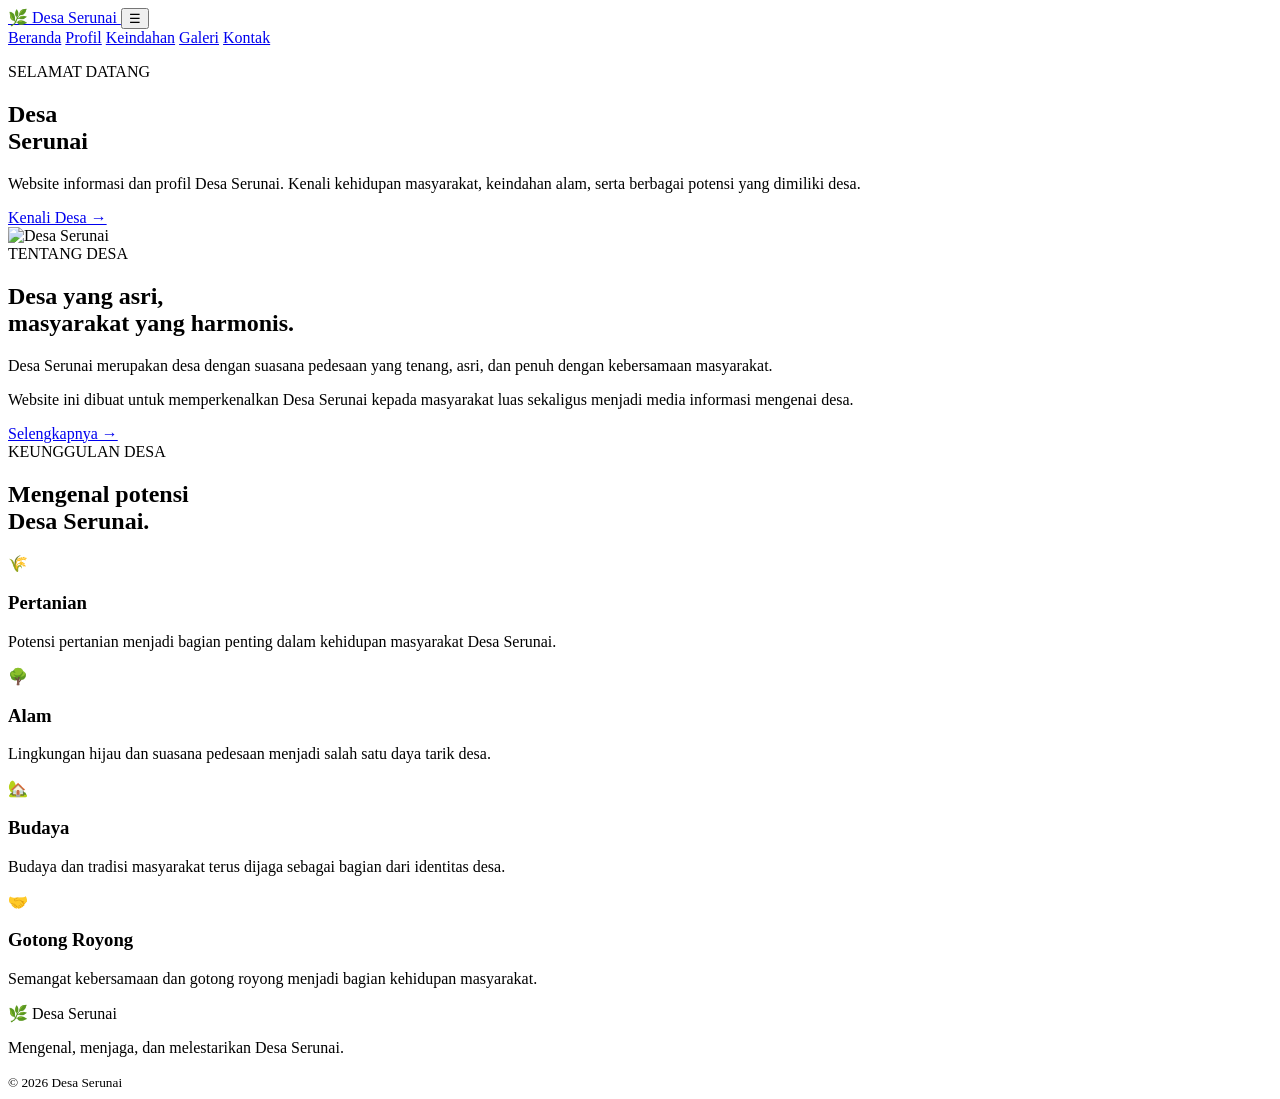
==== index.html @ 5cea05fc "Add initial HTML structure for Desa Serunai website" ====
<!DOCTYPE html>
<html lang="id">
<head>
    <meta charset="UTF-8">
    <meta name="viewport" content="width=device-width, initial-scale=1.0">

    <title>Desa Serunai | Beranda</title>

    <link rel="stylesheet" href="style.css">

    <link rel="preconnect" href="https://fonts.googleapis.com">
    <link rel="preconnect" href="https://fonts.gstatic.com" crossorigin>
    <link href="https://fonts.googleapis.com/css2?family=DM+Sans:wght@400;500;600;700&family=Playfair+Display:wght@500;600;700&display=swap" rel="stylesheet">
</head>

<body>

<header class="navbar">
    <div class="nav-container">

        <a href="index.html" class="logo">
            🌿 Desa Serunai
        </a>

        <button class="menu-btn" onclick="toggleMenu()">☰</button>

        <nav id="navMenu">
            <a href="index.html" class="active">Beranda</a>
            <a href="profil.html">Profil</a>
            <a href="keindahan.html">Keindahan</a>
            <a href="galeri.html">Galeri</a>
            <a href="kontak.html">Kontak</a>
        </nav>

    </div>
</header>


<!-- HERO -->

<section class="hero">

    <div class="hero-content">

        <p class="small-title">SELAMAT DATANG</p>

        <h1>
            Desa<br>
            <span>Serunai</span>
        </h1>

        <p class="hero-text">
            Website informasi dan profil Desa Serunai.
            Kenali kehidupan masyarakat, keindahan alam,
            serta berbagai potensi yang dimiliki desa.
        </p>

        <a href="profil.html" class="button">
            Kenali Desa →
        </a>

    </div>

    <div class="hero-image">
        <img src="gambar-desa.jpg" alt="Desa Serunai">
    </div>

</section>


<!-- TENTANG -->

<section class="section">

    <div class="section-label">
        TENTANG DESA
    </div>

    <div class="story-content">

        <div>
            <h2>
                Desa yang asri,
                <br>
                masyarakat yang harmonis.
            </h2>
        </div>

        <div>
            <p>
                Desa Serunai merupakan desa dengan suasana
                pedesaan yang tenang, asri, dan penuh dengan
                kebersamaan masyarakat.
            </p>

            <p>
                Website ini dibuat untuk memperkenalkan Desa
                Serunai kepada masyarakat luas sekaligus menjadi
                media informasi mengenai desa.
            </p>

            <a href="profil.html" class="text-link">
                Selengkapnya →
            </a>
        </div>

    </div>

</section>


<!-- KEUNGGULAN -->

<section class="values section">

    <div class="section-label">
        KEUNGGULAN DESA
    </div>

    <h2>
        Mengenal potensi<br>
        Desa Serunai.
    </h2>

    <div class="value-grid">

        <article class="value-card">
            <div class="icon">🌾</div>
            <h3>Pertanian</h3>
            <p>
                Potensi pertanian menjadi bagian penting
                dalam kehidupan masyarakat Desa Serunai.
            </p>
        </article>

        <article class="value-card">
            <div class="icon">🌳</div>
            <h3>Alam</h3>
            <p>
                Lingkungan hijau dan suasana pedesaan
                menjadi salah satu daya tarik desa.
            </p>
        </article>

        <article class="value-card">
            <div class="icon">🏡</div>
            <h3>Budaya</h3>
            <p>
                Budaya dan tradisi masyarakat terus dijaga
                sebagai bagian dari identitas desa.
            </p>
        </article>

        <article class="value-card">
            <div class="icon">🤝</div>
            <h3>Gotong Royong</h3>
            <p>
                Semangat kebersamaan dan gotong royong
                menjadi bagian kehidupan masyarakat.
            </p>
        </article>

    </div>

</section>


<footer>

    <div class="footer-logo">
        🌿 Desa Serunai
    </div>

    <p>
        Mengenal, menjaga, dan melestarikan Desa Serunai.
    </p>

    <small>
        © 2026 Desa Serunai
    </small>

</footer>


<script src="script.js"></script>

</body>
  </html>
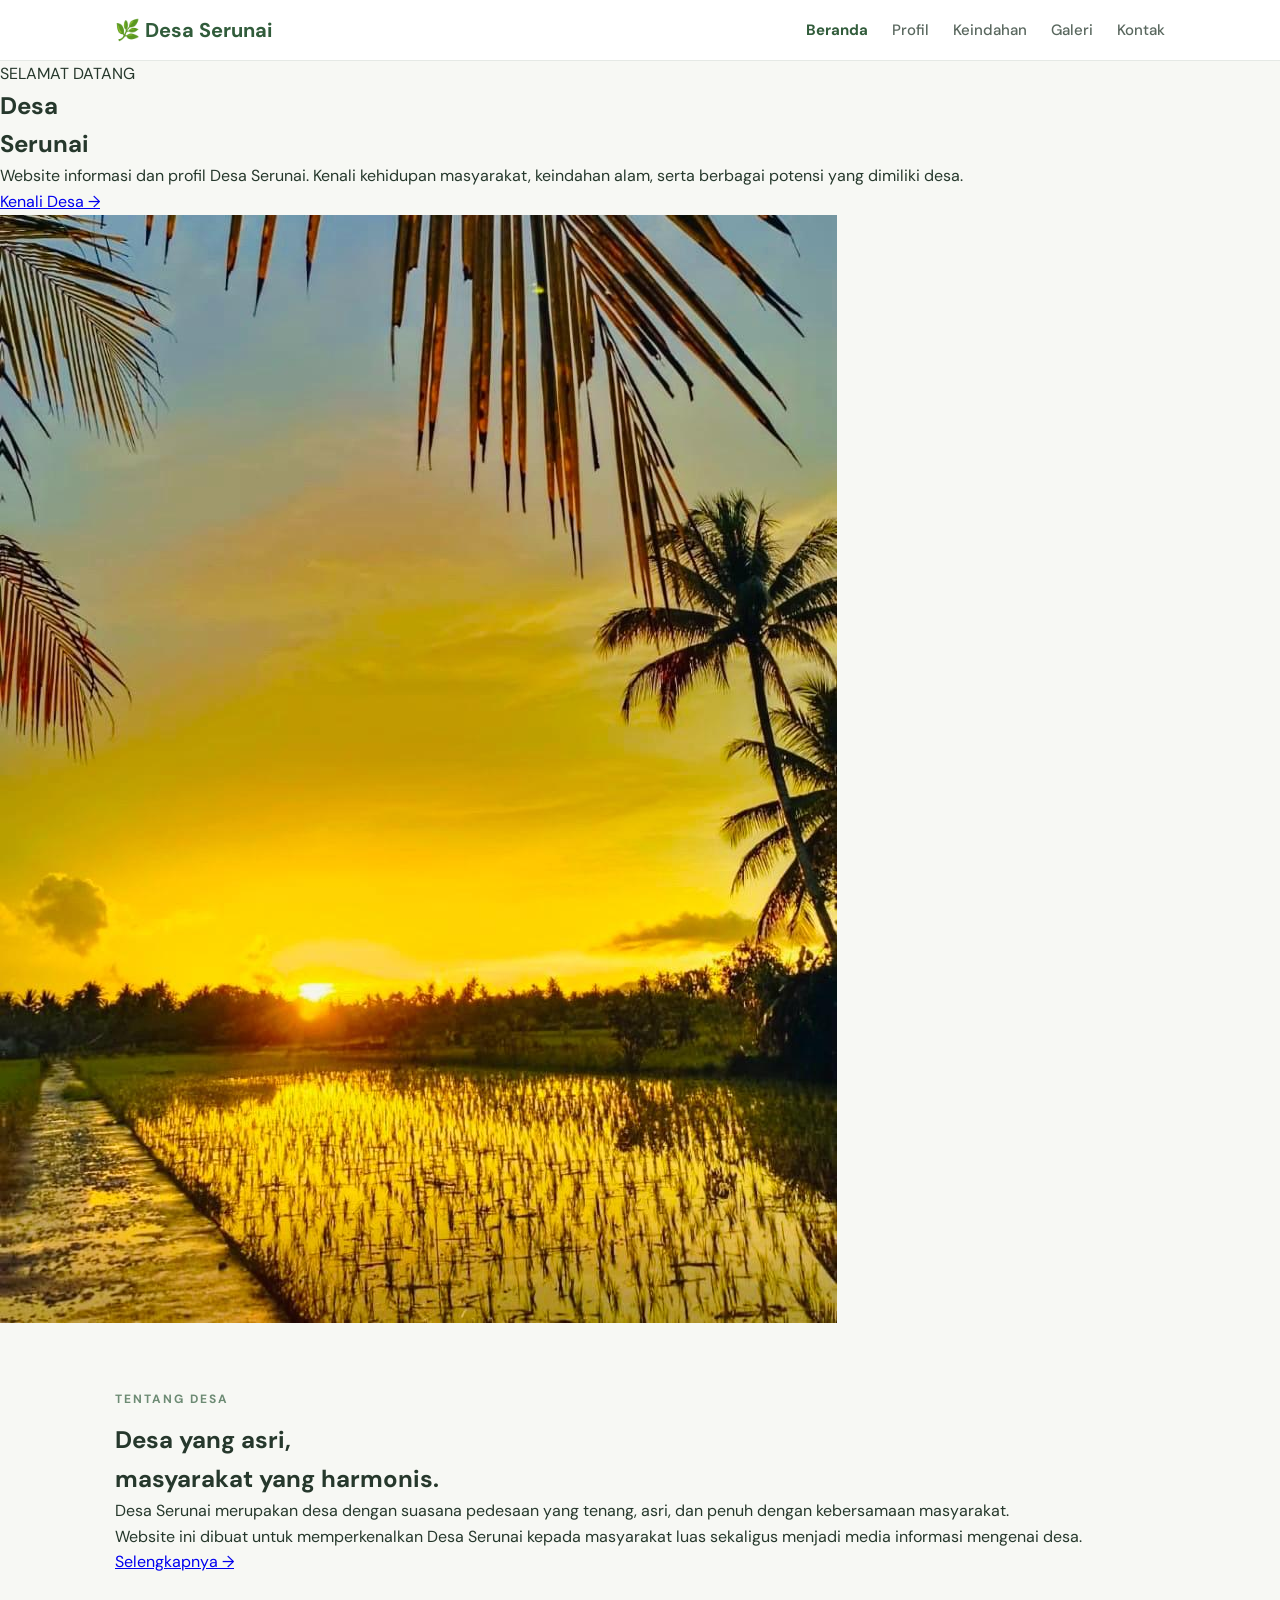
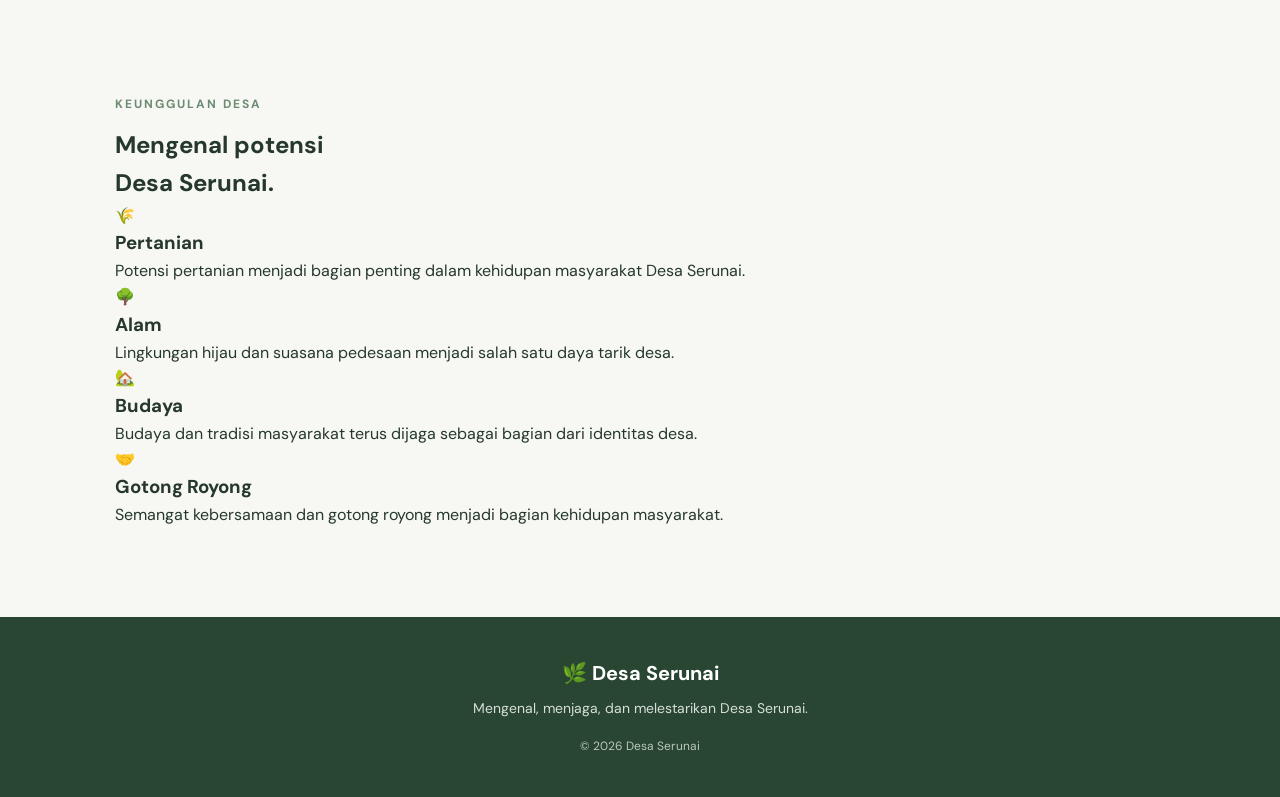
==== commit c21f5ab5: "Replace image source in hero section" ====
--- a/index.html
+++ b/index.html
@@ -62,7 +62,7 @@
     </div>
 
     <div class="hero-image">
-        <img src="gambar-desa.jpg" alt="Desa Serunai">
+        <img src="keindahan1.jpg" alt="Desa Serunai">
     </div>
 
 </section>
--- a/style.css
+++ b/style.css
@@ -0,0 +1,378 @@
+/* =========================================
+   RESET
+========================================= */
+
+* {
+    margin: 0;
+    padding: 0;
+    box-sizing: border-box;
+}
+
+html {
+    scroll-behavior: smooth;
+}
+
+body {
+    font-family: 'DM Sans', sans-serif;
+    background: #f7f8f4;
+    color: #26382c;
+    line-height: 1.6;
+}
+
+
+/* =========================================
+   NAVBAR
+========================================= */
+
+.navbar {
+    width: 100%;
+    background: #ffffff;
+    border-bottom: 1px solid #e5e9e5;
+    position: sticky;
+    top: 0;
+    z-index: 1000;
+}
+
+.nav-container {
+    max-width: 1100px;
+    margin: auto;
+    padding: 14px 25px;
+
+    display: flex;
+    align-items: center;
+    justify-content: space-between;
+}
+
+.logo {
+    text-decoration: none;
+    color: #315c3b;
+    font-size: 20px;
+    font-weight: 700;
+    white-space: nowrap;
+}
+
+nav {
+    display: flex;
+    align-items: center;
+    gap: 24px;
+}
+
+nav a {
+    text-decoration: none;
+    color: #59675e;
+    font-size: 15px;
+    font-weight: 500;
+    transition: 0.3s ease;
+}
+
+nav a:hover,
+nav a.active {
+    color: #315c3b;
+    font-weight: 700;
+}
+
+.menu-btn {
+    display: none;
+    border: none;
+    outline: none;
+    background: transparent;
+    color: #315c3b;
+    font-size: 25px;
+    cursor: pointer;
+}
+
+
+/* =========================================
+   SECTION
+========================================= */
+
+.section {
+    width: 100%;
+    max-width: 1100px;
+    margin: auto;
+    padding: 60px 25px;
+}
+
+.section-label {
+    color: #6d8b74;
+    font-size: 12px;
+    font-weight: 700;
+    letter-spacing: 2px;
+    margin-bottom: 12px;
+}
+
+.gallery-title {
+    font-family: 'Playfair Display', serif;
+    font-size: 45px;
+    line-height: 1.2;
+    color: #263d2d;
+    margin-bottom: 18px;
+}
+
+.gallery-title span {
+    color: #719078;
+}
+
+.gallery-intro {
+    max-width: 600px;
+    color: #68736b;
+    font-size: 15px;
+    line-height: 1.7;
+    margin-bottom: 35px;
+}
+
+
+/* =========================================
+   GALERI FOTO
+========================================= */
+
+.gallery {
+    width: 100%;
+    max-width: 600px;
+    margin: 0 auto;
+
+    display: grid;
+    grid-template-columns: repeat(3, 1fr);
+    gap: 10px;
+}
+
+.gallery-item {
+    width: 100%;
+    height: 90px;
+
+    overflow: hidden;
+    border-radius: 8px;
+
+    background: #e5ebe5;
+
+    box-shadow: 0 3px 10px rgba(38, 56, 44, 0.08);
+}
+
+.gallery-item img {
+    width: 100%;
+    height: 100%;
+
+    display: block;
+
+    object-fit: cover;
+
+    transition: transform 0.3s ease;
+}
+
+.gallery-item:hover img {
+    transform: scale(1.05);
+}
+
+
+/* =========================================
+   FOOTER
+========================================= */
+
+footer {
+    width: 100%;
+    background: #294633;
+    color: #ffffff;
+    text-align: center;
+
+    padding: 40px 20px;
+    margin-top: 30px;
+}
+
+.footer-logo {
+    font-size: 20px;
+    font-weight: 700;
+    margin-bottom: 8px;
+}
+
+footer p {
+    color: #d6dfd8;
+    font-size: 14px;
+    margin-bottom: 12px;
+}
+
+footer small {
+    color: #b9c8bd;
+    font-size: 12px;
+}
+
+
+/* =========================================
+   TABLET
+========================================= */
+
+@media (max-width: 900px) {
+
+    .nav-container {
+        padding: 14px 20px;
+    }
+
+    nav {
+        gap: 16px;
+    }
+
+    .gallery {
+        max-width: 520px;
+    }
+
+    .gallery-item {
+        height: 85px;
+    }
+}
+
+
+/* =========================================
+   HP
+========================================= */
+
+@media (max-width: 768px) {
+
+    /* NAVBAR */
+
+    .nav-container {
+        padding: 13px 18px;
+    }
+
+    .logo {
+        font-size: 17px;
+    }
+
+    .menu-btn {
+        display: block;
+    }
+
+    nav {
+        display: none;
+
+        position: absolute;
+        top: 58px;
+        left: 0;
+
+        width: 100%;
+
+        padding: 15px 18px;
+
+        background: #ffffff;
+
+        flex-direction: column;
+        align-items: flex-start;
+
+        gap: 12px;
+
+        border-bottom: 1px solid #e5e9e5;
+        box-shadow: 0 5px 15px rgba(0, 0, 0, 0.05);
+    }
+
+    nav.show {
+        display: flex;
+    }
+
+    nav a {
+        width: 100%;
+        font-size: 14px;
+        padding: 4px 0;
+    }
+
+
+    /* SECTION */
+
+    .section {
+        padding: 45px 18px;
+    }
+
+
+    /* JUDUL */
+
+    .section-label {
+        font-size: 11px;
+    }
+
+    .gallery-title {
+        font-size: 32px;
+        line-height: 1.25;
+    }
+
+    .gallery-intro {
+        font-size: 13px;
+        line-height: 1.7;
+        margin-bottom: 28px;
+    }
+
+
+    /* GALERI KECIL DI HP */
+
+    .gallery {
+        width: 100%;
+        max-width: 300px;
+
+        grid-template-columns: repeat(3, 1fr);
+
+        gap: 7px;
+    }
+
+    .gallery-item {
+        width: 100%;
+        height: 70px;
+
+        border-radius: 6px;
+    }
+
+    .gallery-item img {
+        width: 100%;
+        height: 100%;
+        object-fit: cover;
+    }
+
+
+    /* FOOTER */
+
+    footer {
+        padding: 35px 15px;
+        margin-top: 20px;
+    }
+
+    .footer-logo {
+        font-size: 18px;
+    }
+
+    footer p {
+        font-size: 12px;
+    }
+
+    footer small {
+        font-size: 11px;
+    }
+}
+
+
+/* =========================================
+   HP KECIL
+========================================= */
+
+@media (max-width: 400px) {
+
+    .section {
+        padding: 40px 15px;
+    }
+
+    .gallery-title {
+        font-size: 28px;
+    }
+
+    .gallery-intro {
+        font-size: 12px;
+    }
+
+    .gallery {
+        max-width: 270px;
+        gap: 6px;
+    }
+
+    .gallery-item {
+        height: 63px;
+        border-radius: 5px;
+    }
+
+    .logo {
+        font-size: 16px;
+    }
+}
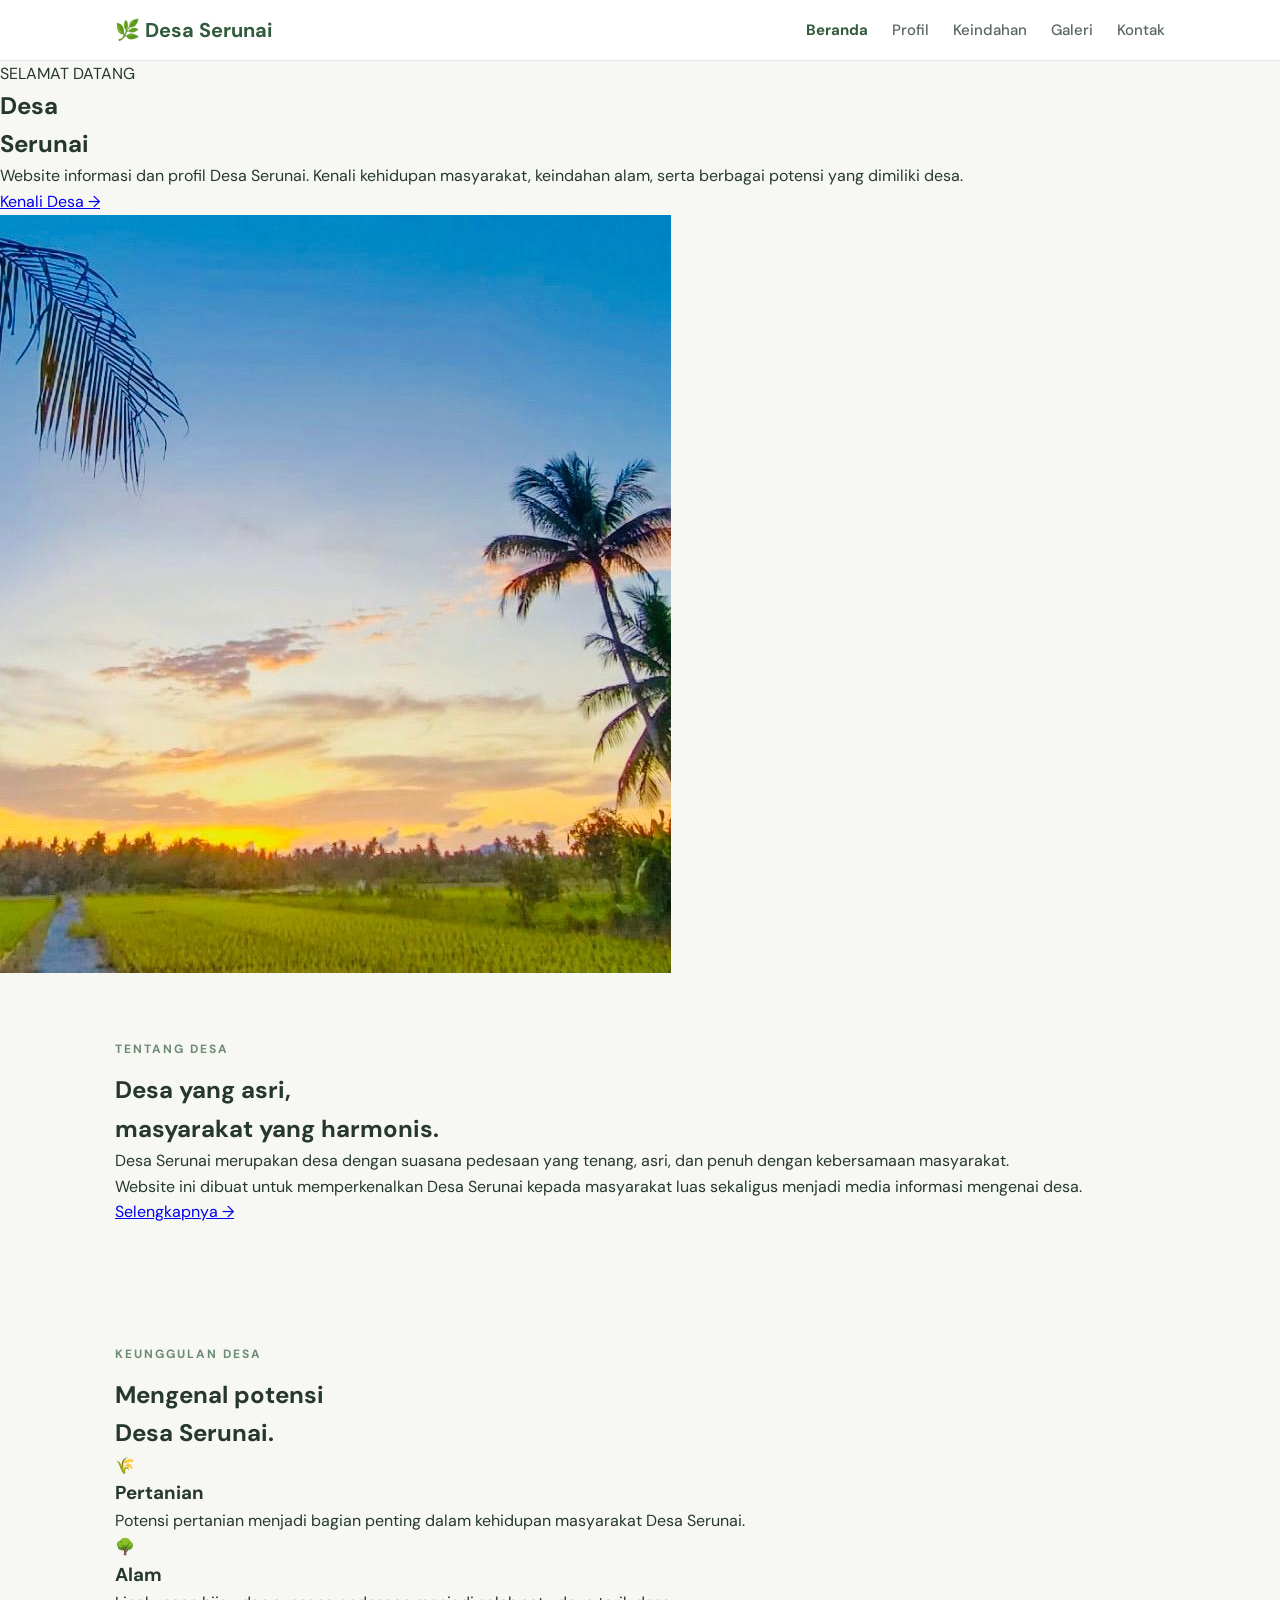
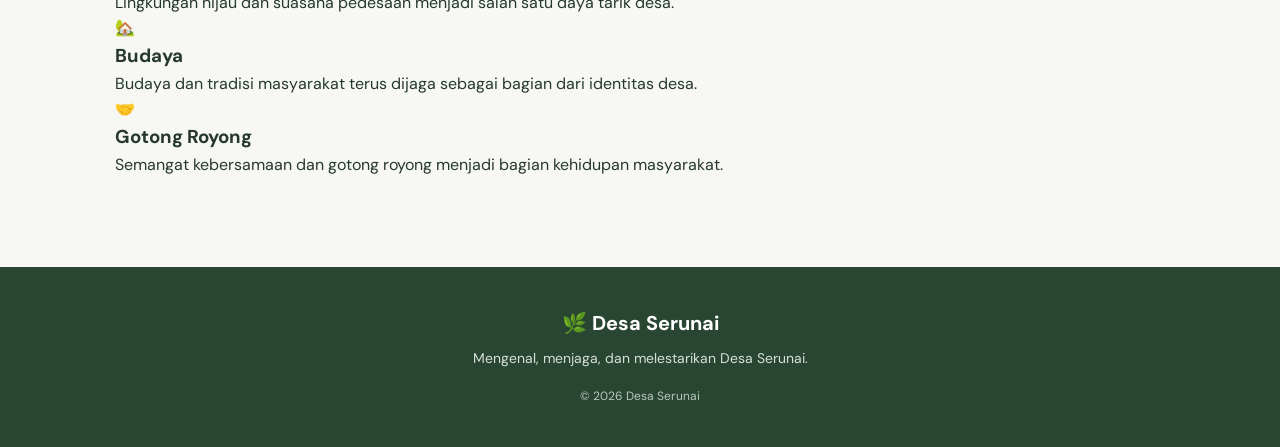
==== commit 8c24d57e: "Replace keindahan1.jpg with keindahan2.jpg" ====
--- a/index.html
+++ b/index.html
@@ -62,7 +62,7 @@
     </div>
 
     <div class="hero-image">
-        <img src="keindahan1.jpg" alt="Desa Serunai">
+        <img src="keindahan2.jpg" alt="Desa Serunai">
     </div>
 
 </section>
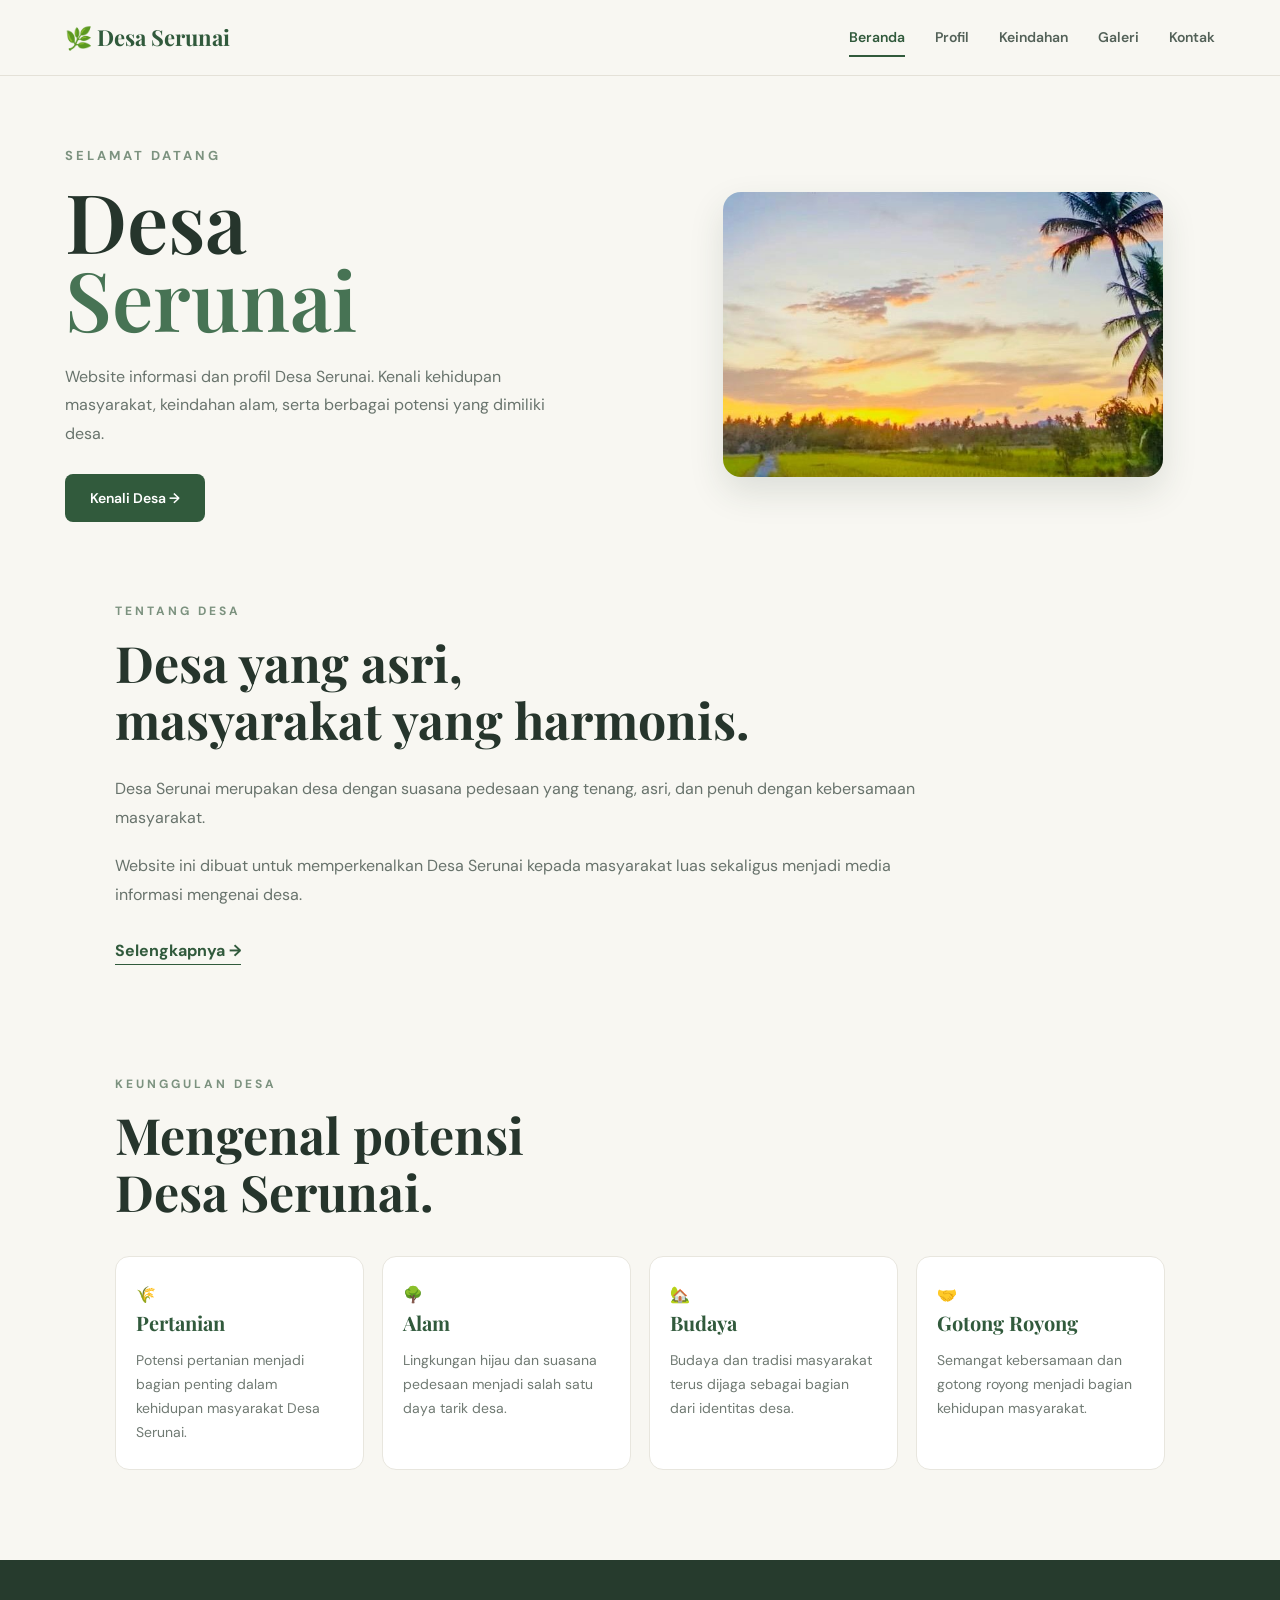
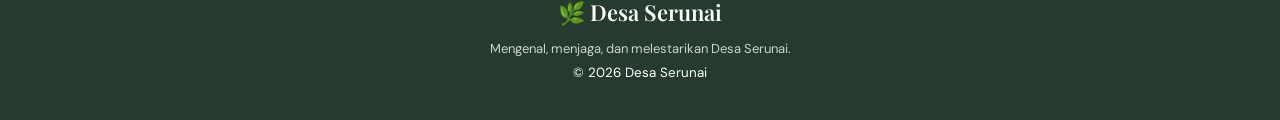
==== commit f6e0c65e: "Update index.html" ====
--- a/index.html
+++ b/index.html
@@ -62,7 +62,7 @@
     </div>
 
     <div class="hero-image">
-        <img src="keindahan2.jpg" alt="Desa Serunai">
+        <img src="keindahan2 (1).jpg" alt="Desa Serunai">
     </div>
 
 </section>
--- a/style.css
+++ b/style.css
@@ -1,6 +1,6 @@
-/* =========================================
-   RESET
-========================================= */
+/* ================================
+   RESET & DASAR
+================================ */
 
 * {
     margin: 0;
@@ -14,29 +14,46 @@
 
 body {
     font-family: 'DM Sans', sans-serif;
-    background: #f7f8f4;
-    color: #26382c;
+    background: #f8f7f2;
+    color: #26352c;
     line-height: 1.6;
-}
-
-
-/* =========================================
+    overflow-x: hidden;
+}
+
+img {
+    max-width: 100%;
+    display: block;
+}
+
+a {
+    text-decoration: none;
+    color: inherit;
+}
+
+button {
+    font-family: inherit;
+}
+
+
+/* ================================
    NAVBAR
-========================================= */
+================================ */
 
 .navbar {
     width: 100%;
-    background: #ffffff;
-    border-bottom: 1px solid #e5e9e5;
+    background: #f8f7f2;
+    border-bottom: 1px solid #e4e1d8;
     position: sticky;
     top: 0;
     z-index: 1000;
 }
 
 .nav-container {
-    max-width: 1100px;
+    width: 90%;
+    max-width: 1150px;
     margin: auto;
-    padding: 14px 25px;
+
+    min-height: 75px;
 
     display: flex;
     align-items: center;
@@ -44,196 +61,570 @@
 }
 
 .logo {
-    text-decoration: none;
-    color: #315c3b;
-    font-size: 20px;
+    font-family: 'Playfair Display', serif;
+    font-size: 22px;
     font-weight: 700;
-    white-space: nowrap;
+    color: #315a3c;
 }
 
 nav {
     display: flex;
     align-items: center;
-    gap: 24px;
+    gap: 30px;
 }
 
 nav a {
-    text-decoration: none;
-    color: #59675e;
-    font-size: 15px;
-    font-weight: 500;
+    position: relative;
+
+    font-size: 14px;
+    font-weight: 600;
+
+    color: #536158;
+
     transition: 0.3s ease;
 }
 
-nav a:hover,
+nav a:hover {
+    color: #315a3c;
+}
+
 nav a.active {
-    color: #315c3b;
-    font-weight: 700;
+    color: #315a3c;
+}
+
+nav a.active::after {
+    content: "";
+
+    position: absolute;
+    left: 0;
+    right: 0;
+    bottom: -8px;
+
+    height: 2px;
+
+    background: #315a3c;
 }
 
 .menu-btn {
     display: none;
+
     border: none;
-    outline: none;
     background: transparent;
-    color: #315c3b;
-    font-size: 25px;
+
+    font-size: 28px;
+    color: #315a3c;
+
     cursor: pointer;
 }
 
 
-/* =========================================
+/* ================================
+   HERO
+================================ */
+
+.hero {
+    width: 90%;
+    max-width: 1150px;
+
+    margin: 70px auto 80px;
+
+    display: grid;
+    grid-template-columns: 1fr 1fr;
+
+    align-items: center;
+    gap: 60px;
+}
+
+.hero-content {
+    max-width: 540px;
+}
+
+.small-title {
+    margin-bottom: 15px;
+
+    font-size: 13px;
+    font-weight: 700;
+
+    letter-spacing: 3px;
+    color: #7c927f;
+}
+
+.hero h1 {
+    font-family: 'Playfair Display', serif;
+
+    font-size: clamp(50px, 7vw, 82px);
+
+    line-height: 0.95;
+    font-weight: 600;
+
+    color: #26352c;
+}
+
+.hero h1 span {
+    color: #477354;
+}
+
+.hero-text {
+    max-width: 500px;
+
+    margin: 25px 0;
+
+    color: #69746d;
+
+    font-size: 16px;
+    line-height: 1.8;
+}
+
+.button {
+    display: inline-block;
+
+    padding: 13px 25px;
+
+    background: #315a3c;
+    color: white;
+
+    border-radius: 8px;
+
+    font-size: 14px;
+    font-weight: 600;
+
+    transition: 0.3s ease;
+}
+
+.button:hover {
+    background: #24472e;
+    transform: translateY(-2px);
+}
+
+
+/* ================================
+   FOTO HERO
+   Ukuran sedang
+================================ */
+
+.hero-image {
+    width: 100%;
+
+    display: flex;
+    justify-content: center;
+    align-items: center;
+}
+
+.hero-image img {
+    width: 100%;
+    max-width: 440px;
+
+    height: 285px;
+
+    object-fit: cover;
+
+    border-radius: 18px;
+
+    box-shadow: 0 15px 35px rgba(37, 65, 45, 0.13);
+
+    transition: 0.3s ease;
+}
+
+.hero-image img:hover {
+    transform: translateY(-4px);
+}
+
+
+/* ================================
    SECTION
-========================================= */
+================================ */
 
 .section {
-    width: 100%;
-    max-width: 1100px;
-    margin: auto;
-    padding: 60px 25px;
+    width: 90%;
+    max-width: 1050px;
+
+    margin: 0 auto 90px;
 }
 
 .section-label {
-    color: #6d8b74;
+    margin-bottom: 12px;
+
     font-size: 12px;
     font-weight: 700;
-    letter-spacing: 2px;
-    margin-bottom: 12px;
+
+    letter-spacing: 3px;
+
+    color: #7c927f;
+    text-transform: uppercase;
+}
+
+.section h2 {
+    font-family: 'Playfair Display', serif;
+
+    font-size: clamp(32px, 5vw, 50px);
+
+    line-height: 1.15;
+
+    color: #26352c;
+
+    margin-bottom: 25px;
+}
+
+.section h2 span {
+    color: #477354;
+}
+
+
+/* ================================
+   STORY
+================================ */
+
+.story-content {
+    max-width: 800px;
+}
+
+.story-content p {
+    margin-bottom: 18px;
+
+    color: #68736c;
+
+    font-size: 16px;
+    line-height: 1.85;
+}
+
+.story-content strong {
+    color: #315a3c;
+}
+
+
+/* ================================
+   LINK
+================================ */
+
+.text-link {
+    display: inline-block;
+
+    margin-top: 10px;
+
+    color: #315a3c;
+
+    font-weight: 700;
+
+    border-bottom: 1px solid #315a3c;
+
+    transition: 0.3s ease;
+}
+
+.text-link:hover {
+    opacity: 0.7;
+}
+
+
+/* ================================
+   VALUES
+================================ */
+
+.values {
+    padding-top: 20px;
+}
+
+.value-grid {
+    display: grid;
+
+    grid-template-columns: repeat(4, 1fr);
+
+    gap: 18px;
+
+    margin-top: 35px;
+}
+
+.value-card {
+    background: white;
+
+    padding: 25px 20px;
+
+    border: 1px solid #e8e6de;
+
+    border-radius: 14px;
+
+    transition: 0.3s ease;
+}
+
+.value-card:hover {
+    transform: translateY(-5px);
+
+    box-shadow: 0 12px 30px rgba(40, 70, 50, 0.08);
+}
+
+.value-card h3 {
+    margin-bottom: 10px;
+
+    font-family: 'Playfair Display', serif;
+
+    font-size: 20px;
+
+    color: #315a3c;
+}
+
+.value-card p {
+    font-size: 14px;
+
+    color: #707a73;
+
+    line-height: 1.7;
+}
+
+
+/* ================================
+   STATISTIK
+================================ */
+
+.stats {
+    display: grid;
+
+    grid-template-columns: repeat(3, 1fr);
+
+    gap: 18px;
+
+    margin-top: 40px;
+}
+
+.stat {
+    padding: 25px;
+
+    background: #eef2eb;
+
+    border-radius: 14px;
+
+    text-align: center;
+}
+
+.stat h3 {
+    font-family: 'Playfair Display', serif;
+
+    font-size: 34px;
+
+    color: #315a3c;
+}
+
+.stat p {
+    margin-top: 4px;
+
+    font-size: 13px;
+
+    color: #6d776f;
+}
+
+
+/* ================================
+   GALERI
+================================ */
+
+.gallery-section {
+    padding-top: 20px;
 }
 
 .gallery-title {
     font-family: 'Playfair Display', serif;
-    font-size: 45px;
-    line-height: 1.2;
-    color: #263d2d;
-    margin-bottom: 18px;
+
+    font-size: clamp(35px, 6vw, 60px);
+
+    line-height: 1.1;
+
+    margin-bottom: 20px;
+
+    color: #26352c;
 }
 
 .gallery-title span {
-    color: #719078;
+    color: #477354;
 }
 
 .gallery-intro {
-    max-width: 600px;
-    color: #68736b;
-    font-size: 15px;
-    line-height: 1.7;
+    max-width: 700px;
+
     margin-bottom: 35px;
-}
-
-
-/* =========================================
-   GALERI FOTO
-========================================= */
+
+    color: #6b756e;
+
+    font-size: 16px;
+    line-height: 1.8;
+}
+
+
+/* ================================
+   GRID FOTO GALERI
+================================ */
 
 .gallery {
+    display: grid;
+
+    grid-template-columns: repeat(3, 1fr);
+
+    gap: 14px;
+}
+
+.gallery-item,
+.gallery-item.large {
     width: 100%;
-    max-width: 600px;
-    margin: 0 auto;
-
-    display: grid;
-    grid-template-columns: repeat(3, 1fr);
-    gap: 10px;
-}
-
-.gallery-item {
-    width: 100%;
-    height: 90px;
+    height: 170px;
 
     overflow: hidden;
-    border-radius: 8px;
-
-    background: #e5ebe5;
-
-    box-shadow: 0 3px 10px rgba(38, 56, 44, 0.08);
-}
-
-.gallery-item img {
+
+    border-radius: 12px;
+
+    background: #e9e8e1;
+}
+
+.gallery-item img,
+.gallery-item.large img {
     width: 100%;
     height: 100%;
 
-    display: block;
-
     object-fit: cover;
 
-    transition: transform 0.3s ease;
-}
-
-.gallery-item:hover img {
+    transition: transform 0.4s ease;
+}
+
+.gallery-item:hover img,
+.gallery-item.large:hover img {
     transform: scale(1.05);
 }
 
 
-/* =========================================
+/* ================================
+   KONTAK
+================================ */
+
+.contact-grid {
+    display: grid;
+
+    grid-template-columns: repeat(2, 1fr);
+
+    gap: 20px;
+
+    margin-top: 35px;
+}
+
+.contact-card {
+    background: white;
+
+    padding: 28px;
+
+    border: 1px solid #e7e5dc;
+
+    border-radius: 15px;
+
+    transition: 0.3s ease;
+}
+
+.contact-card:hover {
+    transform: translateY(-4px);
+
+    box-shadow: 0 12px 28px rgba(40, 70, 50, 0.08);
+}
+
+.contact-card h3 {
+    margin-bottom: 8px;
+
+    font-family: 'Playfair Display', serif;
+
+    font-size: 21px;
+
+    color: #315a3c;
+}
+
+.contact-card p {
+    color: #6d776f;
+
+    font-size: 14px;
+
+    line-height: 1.7;
+}
+
+
+/* ================================
    FOOTER
-========================================= */
+================================ */
 
 footer {
-    width: 100%;
-    background: #294633;
-    color: #ffffff;
+    margin-top: 80px;
+
+    padding: 35px 20px;
+
+    background: #263b2d;
+
+    color: white;
+
     text-align: center;
-
-    padding: 40px 20px;
-    margin-top: 30px;
 }
 
 .footer-logo {
-    font-size: 20px;
-    font-weight: 700;
     margin-bottom: 8px;
+
+    font-family: 'Playfair Display', serif;
+
+    font-size: 22px;
+
+    font-weight: 600;
 }
 
 footer p {
-    color: #d6dfd8;
-    font-size: 14px;
-    margin-bottom: 12px;
-}
-
-footer small {
-    color: #b9c8bd;
-    font-size: 12px;
-}
-
-
-/* =========================================
+    font-size: 13px;
+
+    color: #cbd4cd;
+}
+
+
+/* ================================
    TABLET
-========================================= */
+================================ */
 
 @media (max-width: 900px) {
 
     .nav-container {
-        padding: 14px 20px;
+        width: 92%;
     }
 
     nav {
-        gap: 16px;
+        gap: 18px;
+    }
+
+    .hero {
+        gap: 35px;
+
+        margin-top: 50px;
+    }
+
+    .hero-image img {
+        max-width: 390px;
+        height: 260px;
+    }
+
+    .value-grid {
+        grid-template-columns: repeat(2, 1fr);
     }
 
     .gallery {
-        max-width: 520px;
-    }
-
-    .gallery-item {
-        height: 85px;
-    }
-}
-
-
-/* =========================================
+        grid-template-columns: repeat(2, 1fr);
+    }
+
+    .gallery-item,
+    .gallery-item.large {
+        height: 155px;
+    }
+}
+
+
+/* ================================
    HP
-========================================= */
-
-@media (max-width: 768px) {
+================================ */
+
+@media (max-width: 600px) {
 
     /* NAVBAR */
 
     .nav-container {
-        padding: 13px 18px;
+        min-height: 65px;
     }
 
     .logo {
-        font-size: 17px;
+        font-size: 19px;
     }
 
     .menu-btn {
@@ -244,135 +635,292 @@
         display: none;
 
         position: absolute;
-        top: 58px;
+
+        top: 65px;
         left: 0;
 
         width: 100%;
 
-        padding: 15px 18px;
-
-        background: #ffffff;
+        padding: 18px 25px;
+
+        background: #f8f7f2;
+
+        border-top: 1px solid #e4e1d8;
+
+        border-bottom: 1px solid #e4e1d8;
 
         flex-direction: column;
+
         align-items: flex-start;
 
-        gap: 12px;
-
-        border-bottom: 1px solid #e5e9e5;
-        box-shadow: 0 5px 15px rgba(0, 0, 0, 0.05);
+        gap: 18px;
     }
 
     nav.show {
         display: flex;
     }
 
-    nav a {
+    nav a.active::after {
+        display: none;
+    }
+
+
+    /* HERO */
+
+    .hero {
+        width: 90%;
+
+        margin: 40px auto 65px;
+
+        grid-template-columns: 1fr;
+
+        gap: 35px;
+    }
+
+    .hero-content {
+        max-width: 100%;
+    }
+
+    .small-title {
+        font-size: 11px;
+
+        letter-spacing: 2.5px;
+    }
+
+    .hero h1 {
+        font-size: 55px;
+    }
+
+    .hero-text {
+        margin: 20px 0;
+
+        font-size: 14px;
+
+        line-height: 1.75;
+    }
+
+    .button {
+        padding: 12px 21px;
+
+        font-size: 13px;
+    }
+
+
+    /* FOTO HERO - SEDANG */
+
+    .hero-image {
         width: 100%;
+    }
+
+    .hero-image img {
+        width: 92%;
+
+        max-width: 350px;
+
+        height: 225px;
+
+        border-radius: 15px;
+    }
+
+
+    /* SECTION */
+
+    .section {
+        width: 90%;
+
+        margin-bottom: 65px;
+    }
+
+    .section h2 {
+        font-size: 35px;
+    }
+
+    .story-content p {
         font-size: 14px;
-        padding: 4px 0;
-    }
-
-
-    /* SECTION */
-
-    .section {
-        padding: 45px 18px;
-    }
-
-
-    /* JUDUL */
-
-    .section-label {
+
+        line-height: 1.75;
+    }
+
+
+    /* VALUES */
+
+    .value-grid {
+        grid-template-columns: repeat(2, 1fr);
+
+        gap: 12px;
+
+        margin-top: 25px;
+    }
+
+    .value-card {
+        padding: 20px 15px;
+    }
+
+    .value-card h3 {
+        font-size: 18px;
+    }
+
+    .value-card p {
+        font-size: 12px;
+    }
+
+
+    /* STATISTIK */
+
+    .stats {
+        grid-template-columns: repeat(3, 1fr);
+
+        gap: 8px;
+
+        margin-top: 30px;
+    }
+
+    .stat {
+        padding: 18px 8px;
+    }
+
+    .stat h3 {
+        font-size: 25px;
+    }
+
+    .stat p {
         font-size: 11px;
     }
 
+
+    /* GALERI */
+
     .gallery-title {
-        font-size: 32px;
-        line-height: 1.25;
+        font-size: 38px;
     }
 
     .gallery-intro {
+        font-size: 14px;
+    }
+
+    .gallery {
+        grid-template-columns: repeat(2, 1fr);
+
+        gap: 10px;
+    }
+
+    .gallery-item,
+    .gallery-item.large {
+        height: 135px;
+
+        border-radius: 10px;
+    }
+
+
+    /* KONTAK */
+
+    .contact-grid {
+        grid-template-columns: 1fr;
+
+        gap: 12px;
+
+        margin-top: 25px;
+    }
+
+    .contact-card {
+        padding: 22px;
+    }
+
+    .contact-card h3 {
+        font-size: 19px;
+    }
+
+
+    /* FOOTER */
+
+    footer {
+        margin-top: 60px;
+
+        padding: 30px 15px;
+    }
+}
+
+
+/* ================================
+   HP KECIL
+================================ */
+
+@media (max-width: 400px) {
+
+    .logo {
+        font-size: 18px;
+    }
+
+    .hero {
+        margin-top: 35px;
+    }
+
+    .hero h1 {
+        font-size: 48px;
+    }
+
+    .hero-text {
         font-size: 13px;
-        line-height: 1.7;
-        margin-bottom: 28px;
-    }
-
-
-    /* GALERI KECIL DI HP */
+    }
+
+
+    /* FOTO HERO */
+
+    .hero-image img {
+        width: 94%;
+
+        max-width: 330px;
+
+        height: 210px;
+    }
+
+
+    /* GALERI */
 
     .gallery {
-        width: 100%;
-        max-width: 300px;
-
-        grid-template-columns: repeat(3, 1fr);
-
-        gap: 7px;
-    }
-
-    .gallery-item {
-        width: 100%;
-        height: 70px;
-
-        border-radius: 6px;
-    }
-
-    .gallery-item img {
-        width: 100%;
-        height: 100%;
-        object-fit: cover;
-    }
-
-
-    /* FOOTER */
-
-    footer {
-        padding: 35px 15px;
-        margin-top: 20px;
-    }
-
-    .footer-logo {
-        font-size: 18px;
-    }
-
-    footer p {
-        font-size: 12px;
-    }
-
-    footer small {
+        grid-template-columns: repeat(2, 1fr);
+
+        gap: 8px;
+    }
+
+    .gallery-item,
+    .gallery-item.large {
+        height: 125px;
+
+        border-radius: 9px;
+    }
+
+
+    /* VALUES */
+
+    .value-grid {
+        gap: 9px;
+    }
+
+    .value-card {
+        padding: 17px 12px;
+    }
+
+    .value-card h3 {
+        font-size: 17px;
+    }
+
+    .value-card p {
         font-size: 11px;
     }
-}
-
-
-/* =========================================
-   HP KECIL
-========================================= */
-
-@media (max-width: 400px) {
-
-    .section {
-        padding: 40px 15px;
-    }
-
-    .gallery-title {
-        font-size: 28px;
-    }
-
-    .gallery-intro {
-        font-size: 12px;
-    }
-
-    .gallery {
-        max-width: 270px;
-        gap: 6px;
-    }
-
-    .gallery-item {
-        height: 63px;
-        border-radius: 5px;
-    }
-
-    .logo {
-        font-size: 16px;
-    }
-}
+
+
+    /* STAT */
+
+    .stat {
+        padding: 15px 5px;
+    }
+
+    .stat h3 {
+        font-size: 22px;
+    }
+
+    .stat p {
+        font-size: 10px;
+    }
+   }
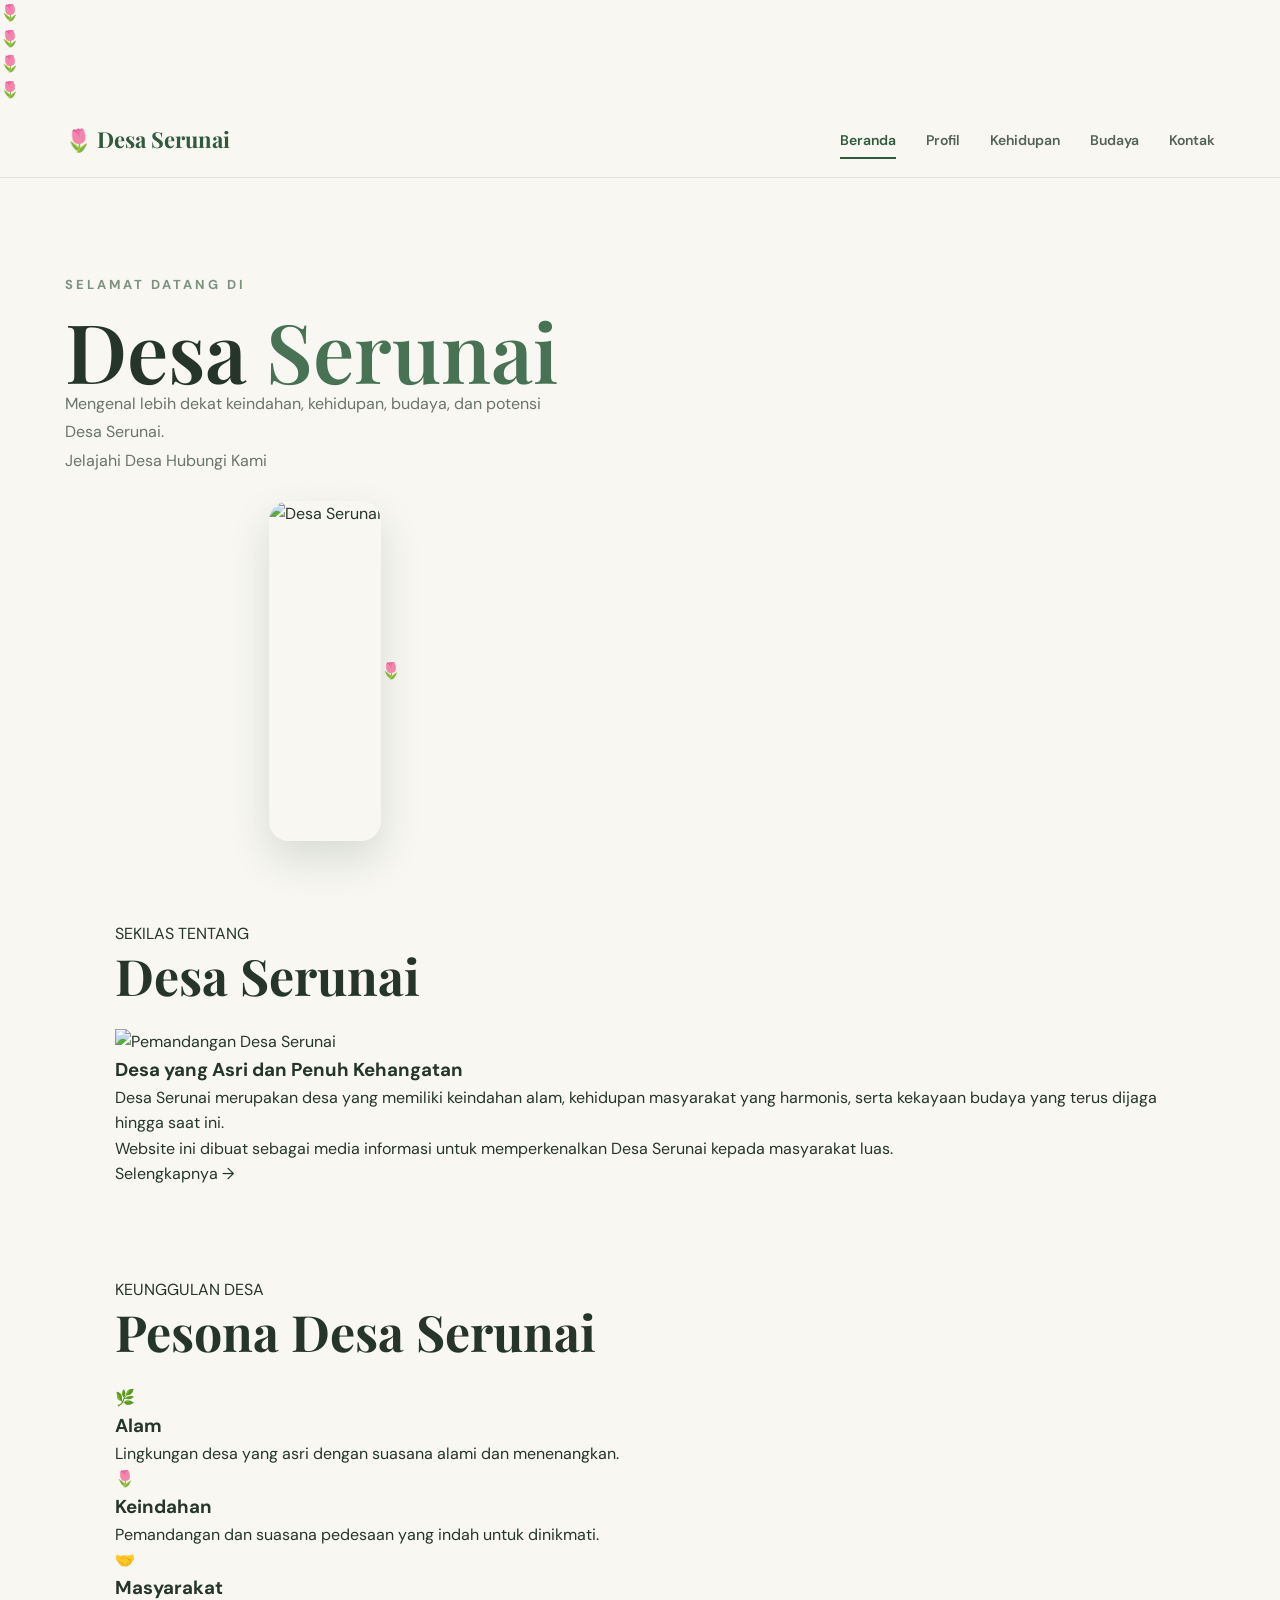
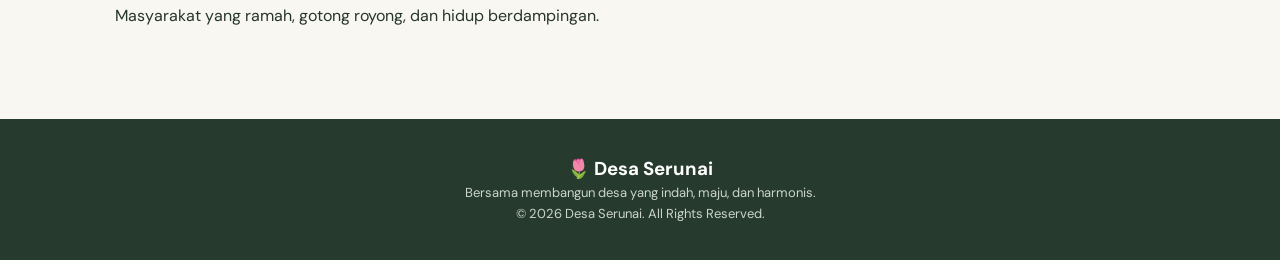
==== commit 24e69e42: "Update index.html" ====
--- a/index.html
+++ b/index.html
@@ -15,174 +15,168 @@
 
 <body>
 
-<header class="navbar">
-    <div class="nav-container">
+    <!-- DEKORASI TULIP -->
+    <div class="tulip tulip-1">🌷</div>
+    <div class="tulip tulip-2">🌷</div>
+    <div class="tulip tulip-3">🌷</div>
+    <div class="tulip tulip-4">🌷</div>
 
-        <a href="index.html" class="logo">
-            🌿 Desa Serunai
-        </a>
+    <!-- NAVBAR -->
+    <header class="navbar">
+        <div class="nav-container">
 
-        <button class="menu-btn" onclick="toggleMenu()">☰</button>
+            <a href="index.html" class="logo">
+                🌷 <span>Desa Serunai</span>
+            </a>
 
-        <nav id="navMenu">
-            <a href="index.html" class="active">Beranda</a>
-            <a href="profil.html">Profil</a>
-            <a href="keindahan.html">Keindahan</a>
-            <a href="galeri.html">Galeri</a>
-            <a href="kontak.html">Kontak</a>
-        </nav>
+            <button class="menu-btn" onclick="toggleMenu()">☰</button>
 
-    </div>
-</header>
+            <nav id="navMenu">
+                <a href="index.html" class="active">Beranda</a>
+                <a href="profil.html">Profil</a>
+                <a href="kehidupan.html">Kehidupan</a>
+                <a href="budaya.html">Budaya</a>
+                <a href="kontak.html">Kontak</a>
+            </nav>
 
+        </div>
+    </header>
 
-<!-- HERO -->
+    <!-- HERO -->
+    <section class="hero">
 
-<section class="hero">
+        <div class="hero-content">
 
-    <div class="hero-content">
+            <div class="hero-text">
+                <p class="small-title">SELAMAT DATANG DI</p>
 
-        <p class="small-title">SELAMAT DATANG</p>
+                <h1>
+                    Desa <span>Serunai</span>
+                </h1>
 
-        <h1>
-            Desa<br>
-            <span>Serunai</span>
-        </h1>
+                <p class="hero-description">
+                    Mengenal lebih dekat keindahan, kehidupan,
+                    budaya, dan potensi Desa Serunai.
+                </p>
 
-        <p class="hero-text">
-            Website informasi dan profil Desa Serunai.
-            Kenali kehidupan masyarakat, keindahan alam,
-            serta berbagai potensi yang dimiliki desa.
-        </p>
+                <div class="hero-buttons">
+                    <a href="profil.html" class="btn-primary">
+                        Jelajahi Desa
+                    </a>
 
-        <a href="profil.html" class="button">
-            Kenali Desa →
-        </a>
+                    <a href="kontak.html" class="btn-secondary">
+                        Hubungi Kami
+                    </a>
+                </div>
+            </div>
 
-    </div>
+            <div class="hero-image">
+                <div class="image-frame">
+                    <img src="images/desa.jpg" alt="Desa Serunai">
+                </div>
 
-    <div class="hero-image">
-        <img src="keindahan2 (1).jpg" alt="Desa Serunai">
-    </div>
+                <div class="flower-decoration">🌷</div>
+            </div>
 
-</section>
+        </div>
+    </section>
 
+    <!-- TENTANG -->
+    <section class="section">
 
-<!-- TENTANG -->
-
-<section class="section">
-
-    <div class="section-label">
-        TENTANG DESA
-    </div>
-
-    <div class="story-content">
-
-        <div>
-            <h2>
-                Desa yang asri,
-                <br>
-                masyarakat yang harmonis.
-            </h2>
+        <div class="section-title">
+            <p>SEKILAS TENTANG</p>
+            <h2>Desa Serunai</h2>
         </div>
 
-        <div>
+        <div class="about-grid">
+
+            <div class="about-image">
+                <img src="images/desa2.jpg" alt="Pemandangan Desa Serunai">
+            </div>
+
+            <div class="about-text">
+                <h3>Desa yang Asri dan Penuh Kehangatan</h3>
+
+                <p>
+                    Desa Serunai merupakan desa yang memiliki
+                    keindahan alam, kehidupan masyarakat yang
+                    harmonis, serta kekayaan budaya yang terus
+                    dijaga hingga saat ini.
+                </p>
+
+                <p>
+                    Website ini dibuat sebagai media informasi
+                    untuk memperkenalkan Desa Serunai kepada
+                    masyarakat luas.
+                </p>
+
+                <a href="profil.html" class="read-more">
+                    Selengkapnya →
+                </a>
+            </div>
+
+        </div>
+    </section>
+
+    <!-- KEUNGGULAN -->
+    <section class="section soft-section">
+
+        <div class="section-title">
+            <p>KEUNGGULAN DESA</p>
+            <h2>Pesona Desa Serunai</h2>
+        </div>
+
+        <div class="card-grid">
+
+            <div class="info-card">
+                <div class="card-icon">🌿</div>
+                <h3>Alam</h3>
+                <p>
+                    Lingkungan desa yang asri dengan
+                    suasana alami dan menenangkan.
+                </p>
+            </div>
+
+            <div class="info-card">
+                <div class="card-icon">🌷</div>
+                <h3>Keindahan</h3>
+                <p>
+                    Pemandangan dan suasana pedesaan
+                    yang indah untuk dinikmati.
+                </p>
+            </div>
+
+            <div class="info-card">
+                <div class="card-icon">🤝</div>
+                <h3>Masyarakat</h3>
+                <p>
+                    Masyarakat yang ramah, gotong royong,
+                    dan hidup berdampingan.
+                </p>
+            </div>
+
+        </div>
+    </section>
+
+    <!-- FOOTER -->
+    <footer>
+        <div class="footer-content">
+            <h3>🌷 Desa Serunai</h3>
             <p>
-                Desa Serunai merupakan desa dengan suasana
-                pedesaan yang tenang, asri, dan penuh dengan
-                kebersamaan masyarakat.
+                Bersama membangun desa yang indah,
+                maju, dan harmonis.
             </p>
 
-            <p>
-                Website ini dibuat untuk memperkenalkan Desa
-                Serunai kepada masyarakat luas sekaligus menjadi
-                media informasi mengenai desa.
+            <div class="footer-line"></div>
+
+            <p class="copyright">
+                © 2026 Desa Serunai. All Rights Reserved.
             </p>
+        </div>
+    </footer>
 
-            <a href="profil.html" class="text-link">
-                Selengkapnya →
-            </a>
-        </div>
-
-    </div>
-
-</section>
-
-
-<!-- KEUNGGULAN -->
-
-<section class="values section">
-
-    <div class="section-label">
-        KEUNGGULAN DESA
-    </div>
-
-    <h2>
-        Mengenal potensi<br>
-        Desa Serunai.
-    </h2>
-
-    <div class="value-grid">
-
-        <article class="value-card">
-            <div class="icon">🌾</div>
-            <h3>Pertanian</h3>
-            <p>
-                Potensi pertanian menjadi bagian penting
-                dalam kehidupan masyarakat Desa Serunai.
-            </p>
-        </article>
-
-        <article class="value-card">
-            <div class="icon">🌳</div>
-            <h3>Alam</h3>
-            <p>
-                Lingkungan hijau dan suasana pedesaan
-                menjadi salah satu daya tarik desa.
-            </p>
-        </article>
-
-        <article class="value-card">
-            <div class="icon">🏡</div>
-            <h3>Budaya</h3>
-            <p>
-                Budaya dan tradisi masyarakat terus dijaga
-                sebagai bagian dari identitas desa.
-            </p>
-        </article>
-
-        <article class="value-card">
-            <div class="icon">🤝</div>
-            <h3>Gotong Royong</h3>
-            <p>
-                Semangat kebersamaan dan gotong royong
-                menjadi bagian kehidupan masyarakat.
-            </p>
-        </article>
-
-    </div>
-
-</section>
-
-
-<footer>
-
-    <div class="footer-logo">
-        🌿 Desa Serunai
-    </div>
-
-    <p>
-        Mengenal, menjaga, dan melestarikan Desa Serunai.
-    </p>
-
-    <small>
-        © 2026 Desa Serunai
-    </small>
-
-</footer>
-
-
-<script src="script.js"></script>
+    <script src="script.js"></script>
 
 </body>
-  </html>
+    </html>
--- a/style.css
+++ b/style.css
@@ -1,6 +1,6 @@
-/* ================================
+/* =========================================================
    RESET & DASAR
-================================ */
+========================================================= */
 
 * {
     margin: 0;
@@ -35,41 +35,52 @@
 }
 
 
-/* ================================
+/* =========================================================
    NAVBAR
-================================ */
+========================================================= */
 
 .navbar {
     width: 100%;
+
     background: #f8f7f2;
+
     border-bottom: 1px solid #e4e1d8;
+
     position: sticky;
     top: 0;
+
     z-index: 1000;
 }
 
 .nav-container {
     width: 90%;
     max-width: 1150px;
+
+    min-height: 75px;
+
     margin: auto;
 
-    min-height: 75px;
-
     display: flex;
+
     align-items: center;
     justify-content: space-between;
 }
 
 .logo {
     font-family: 'Playfair Display', serif;
+
     font-size: 22px;
+
     font-weight: 700;
+
     color: #315a3c;
 }
 
 nav {
     display: flex;
+
     align-items: center;
+
     gap: 30px;
 }
 
@@ -77,6 +88,7 @@
     position: relative;
 
     font-size: 14px;
+
     font-weight: 600;
 
     color: #536158;
@@ -96,8 +108,10 @@
     content: "";
 
     position: absolute;
+
     left: 0;
     right: 0;
+
     bottom: -8px;
 
     height: 2px;
@@ -109,18 +123,20 @@
     display: none;
 
     border: none;
+
     background: transparent;
 
     font-size: 28px;
+
     color: #315a3c;
 
     cursor: pointer;
 }
 
 
-/* ================================
+/* =========================================================
    HERO
-================================ */
+========================================================= */
 
 .hero {
     width: 90%;
@@ -129,9 +145,11 @@
     margin: 70px auto 80px;
 
     display: grid;
+
     grid-template-columns: 1fr 1fr;
 
     align-items: center;
+
     gap: 60px;
 }
 
@@ -143,9 +161,11 @@
     margin-bottom: 15px;
 
     font-size: 13px;
+
     font-weight: 700;
 
     letter-spacing: 3px;
+
     color: #7c927f;
 }
 
@@ -155,6 +175,7 @@
     font-size: clamp(50px, 7vw, 82px);
 
     line-height: 0.95;
+
     font-weight: 600;
 
     color: #26352c;
@@ -172,6 +193,7 @@
     color: #69746d;
 
     font-size: 16px;
+
     line-height: 1.8;
 }
 
@@ -181,11 +203,13 @@
     padding: 13px 25px;
 
     background: #315a3c;
+
     color: white;
 
     border-radius: 8px;
 
     font-size: 14px;
+
     font-weight: 600;
 
     transition: 0.3s ease;
@@ -193,46 +217,50 @@
 
 .button:hover {
     background: #24472e;
+
     transform: translateY(-2px);
 }
 
 
-/* ================================
+/* =========================================================
    FOTO HERO
-   Ukuran sedang
-================================ */
+========================================================= */
 
 .hero-image {
     width: 100%;
 
     display: flex;
+
     justify-content: center;
+
     align-items: center;
 }
 
 .hero-image img {
     width: 100%;
-    max-width: 440px;
-
-    height: 285px;
+
+    max-width: 520px;
+
+    height: 340px;
 
     object-fit: cover;
 
-    border-radius: 18px;
-
-    box-shadow: 0 15px 35px rgba(37, 65, 45, 0.13);
+    border-radius: 20px;
+
+    box-shadow:
+        0 18px 40px rgba(37, 65, 45, 0.15);
 
     transition: 0.3s ease;
 }
 
 .hero-image img:hover {
-    transform: translateY(-4px);
-}
-
-
-/* ================================
+    transform: translateY(-5px);
+}
+
+
+/* =========================================================
    SECTION
-================================ */
+========================================================= */
 
 .section {
     width: 90%;
@@ -245,11 +273,13 @@
     margin-bottom: 12px;
 
     font-size: 12px;
+
     font-weight: 700;
 
     letter-spacing: 3px;
 
     color: #7c927f;
+
     text-transform: uppercase;
 }
 
@@ -270,9 +300,9 @@
 }
 
 
-/* ================================
+/* =========================================================
    STORY
-================================ */
+========================================================= */
 
 .story-content {
     max-width: 800px;
@@ -284,6 +314,7 @@
     color: #68736c;
 
     font-size: 16px;
+
     line-height: 1.85;
 }
 
@@ -292,9 +323,31 @@
 }
 
 
-/* ================================
+/* =========================================================
+   GAMBAR SECTION
+========================================================= */
+
+.section > img {
+    width: 100%;
+
+    max-width: 900px;
+
+    height: 400px;
+
+    margin: 30px auto;
+
+    object-fit: cover;
+
+    border-radius: 18px;
+
+    box-shadow:
+        0 15px 35px rgba(37, 65, 45, 0.12);
+}
+
+
+/* =========================================================
    LINK
-================================ */
+========================================================= */
 
 .text-link {
     display: inline-block;
@@ -315,9 +368,9 @@
 }
 
 
-/* ================================
+/* =========================================================
    VALUES
-================================ */
+========================================================= */
 
 .values {
     padding-top: 20px;
@@ -348,7 +401,8 @@
 .value-card:hover {
     transform: translateY(-5px);
 
-    box-shadow: 0 12px 30px rgba(40, 70, 50, 0.08);
+    box-shadow:
+        0 12px 30px rgba(40, 70, 50, 0.08);
 }
 
 .value-card h3 {
@@ -369,10 +423,22 @@
     line-height: 1.7;
 }
 
-
-/* ================================
+.value-card img {
+    width: 100%;
+
+    height: 180px;
+
+    margin-bottom: 18px;
+
+    object-fit: cover;
+
+    border-radius: 12px;
+}
+
+
+/* =========================================================
    STATISTIK
-================================ */
+========================================================= */
 
 .stats {
     display: grid;
@@ -410,10 +476,22 @@
     color: #6d776f;
 }
 
-
-/* ================================
+.stat img {
+    width: 100%;
+
+    height: 180px;
+
+    margin-bottom: 15px;
+
+    object-fit: cover;
+
+    border-radius: 12px;
+}
+
+
+/* =========================================================
    GALERI
-================================ */
+========================================================= */
 
 .gallery-section {
     padding-top: 20px;
@@ -443,38 +521,50 @@
     color: #6b756e;
 
     font-size: 16px;
+
     line-height: 1.8;
 }
 
 
-/* ================================
-   GRID FOTO GALERI
-================================ */
+/* =========================================================
+   GRID GALERI
+========================================================= */
 
 .gallery {
+    width: 100%;
+
     display: grid;
 
     grid-template-columns: repeat(3, 1fr);
 
-    gap: 14px;
+    gap: 18px;
+
+    margin-top: 30px;
 }
 
 .gallery-item,
 .gallery-item.large {
     width: 100%;
-    height: 170px;
+
+    height: 230px;
 
     overflow: hidden;
 
-    border-radius: 12px;
+    border-radius: 15px;
 
     background: #e9e8e1;
+
+    box-shadow:
+        0 8px 20px rgba(40, 70, 50, 0.08);
 }
 
 .gallery-item img,
 .gallery-item.large img {
     width: 100%;
+
     height: 100%;
+
+    display: block;
 
     object-fit: cover;
 
@@ -487,9 +577,39 @@
 }
 
 
-/* ================================
+/* =========================================================
+   FOTO FULL WIDTH
+========================================================= */
+
+.full-image {
+    width: 100%;
+
+    max-width: 1000px;
+
+    height: 420px;
+
+    margin: 30px auto;
+
+    object-fit: cover;
+
+    border-radius: 18px;
+
+    box-shadow:
+        0 15px 35px rgba(37, 65, 45, 0.12);
+}
+
+
+/* =========================================================
    KONTAK
-================================ */
+========================================================= */
+
+.contact-intro {
+    padding-top: 20px;
+}
+
+.contact-label {
+    margin-top: 45px;
+}
 
 .contact-grid {
     display: grid;
@@ -498,7 +618,7 @@
 
     gap: 20px;
 
-    margin-top: 35px;
+    margin-top: 25px;
 }
 
 .contact-card {
@@ -516,7 +636,14 @@
 .contact-card:hover {
     transform: translateY(-4px);
 
-    box-shadow: 0 12px 28px rgba(40, 70, 50, 0.08);
+    box-shadow:
+        0 12px 28px rgba(40, 70, 50, 0.08);
+}
+
+.contact-icon {
+    font-size: 28px;
+
+    margin-bottom: 10px;
 }
 
 .contact-card h3 {
@@ -538,9 +665,129 @@
 }
 
 
-/* ================================
+/* =========================================================
+   FOTO KANTOR DESA
+========================================================= */
+
+.office-image {
+    width: 100%;
+
+    max-width: 900px;
+
+    height: 420px;
+
+    margin: 30px auto 40px;
+
+    overflow: hidden;
+
+    border-radius: 18px;
+
+    background: #e9e8e1;
+
+    box-shadow:
+        0 15px 35px rgba(37, 65, 45, 0.12);
+}
+
+.office-image img {
+    width: 100%;
+
+    height: 100%;
+
+    display: block;
+
+    object-fit: cover;
+
+    object-position: center;
+}
+
+
+/* =========================================================
+   LOKASI / MAPS
+========================================================= */
+
+.location-section {
+    margin-top: 20px;
+}
+
+.location-text {
+    max-width: 700px;
+
+    margin-bottom: 25px;
+
+    color: #6b756e;
+
+    font-size: 16px;
+
+    line-height: 1.8;
+}
+
+
+/* =========================================================
+   MAP CONTAINER
+========================================================= */
+
+.map-container {
+    width: 100%;
+
+    max-width: 1050px;
+
+    height: 450px;
+
+    overflow: hidden;
+
+    margin: 0 auto 20px;
+
+    border-radius: 18px;
+
+    background: #e9e8e1;
+
+    box-shadow:
+        0 15px 35px rgba(37, 65, 45, 0.12);
+}
+
+.map-container iframe {
+    width: 100%;
+
+    height: 100%;
+
+    display: block;
+
+    border: 0;
+}
+
+
+/* =========================================================
+   TOMBOL MAPS
+========================================================= */
+
+.map-button {
+    display: inline-block;
+
+    padding: 13px 22px;
+
+    background: #315a3c;
+
+    color: white;
+
+    border-radius: 8px;
+
+    font-size: 14px;
+
+    font-weight: 600;
+
+    transition: 0.3s ease;
+}
+
+.map-button:hover {
+    background: #24472e;
+
+    transform: translateY(-2px);
+}
+
+
+/* =========================================================
    FOOTER
-================================ */
+========================================================= */
 
 footer {
     margin-top: 80px;
@@ -571,9 +818,9 @@
 }
 
 
-/* ================================
+/* =========================================================
    TABLET
-================================ */
+========================================================= */
 
 @media (max-width: 900px) {
 
@@ -585,6 +832,9 @@
         gap: 18px;
     }
 
+
+    /* HERO */
+
     .hero {
         gap: 35px;
 
@@ -592,302 +842,508 @@
     }
 
     .hero-image img {
-        max-width: 390px;
-        height: 260px;
-    }
+        max-width: 450px;
+
+        height: 310px;
+    }
+
+
+    /* SECTION IMAGE */
+
+    .section > img {
+        height: 350px;
+    }
+
+
+    /* OFFICE */
+
+    .office-image {
+        height: 360px;
+    }
+
+
+    /* VALUES */
 
     .value-grid {
         grid-template-columns: repeat(2, 1fr);
     }
 
+
+    /* GALERI */
+
     .gallery {
         grid-template-columns: repeat(2, 1fr);
+
+        gap: 15px;
+    }
+
+    .gallery-item,
+    .gallery-item.large {
+        height: 210px;
+    }
+
+
+    /* FULL IMAGE */
+
+    .full-image {
+        height: 360px;
+    }
+
+
+    /* MAP */
+
+    .map-container {
+        height: 400px;
+    }
+
+}
+
+
+/* =========================================================
+   HP
+========================================================= */
+
+@media (max-width: 600px) {
+
+
+    /* NAVBAR */
+
+    .nav-container {
+        width: 90%;
+
+        min-height: 65px;
+    }
+
+    .logo {
+        font-size: 19px;
+    }
+
+    .menu-btn {
+        display: block;
+    }
+
+    nav {
+        display: none;
+
+        position: absolute;
+
+        top: 65px;
+
+        left: 0;
+
+        width: 100%;
+
+        padding: 18px 25px;
+
+        background: #f8f7f2;
+
+        border-top: 1px solid #e4e1d8;
+
+        border-bottom: 1px solid #e4e1d8;
+
+        flex-direction: column;
+
+        align-items: flex-start;
+
+        gap: 18px;
+    }
+
+    nav.show {
+        display: flex;
+    }
+
+    nav a.active::after {
+        display: none;
+    }
+
+
+    /* HERO */
+
+    .hero {
+        width: 90%;
+
+        margin: 40px auto 65px;
+
+        grid-template-columns: 1fr;
+
+        gap: 35px;
+    }
+
+    .hero-content {
+        max-width: 100%;
+    }
+
+    .small-title {
+        font-size: 11px;
+
+        letter-spacing: 2.5px;
+    }
+
+    .hero h1 {
+        font-size: 55px;
+    }
+
+    .hero-text {
+        margin: 20px 0;
+
+        font-size: 14px;
+
+        line-height: 1.75;
+    }
+
+    .button {
+        padding: 12px 21px;
+
+        font-size: 13px;
+    }
+
+
+    /* FOTO HERO */
+
+    .hero-image {
+        width: 100%;
+    }
+
+    .hero-image img {
+        width: 100%;
+
+        max-width: 400px;
+
+        height: 260px;
+
+        border-radius: 16px;
+    }
+
+
+    /* SECTION */
+
+    .section {
+        width: 90%;
+
+        margin-bottom: 65px;
+    }
+
+    .section h2 {
+        font-size: 35px;
+    }
+
+
+    /* STORY */
+
+    .story-content p {
+        font-size: 14px;
+
+        line-height: 1.75;
+    }
+
+
+    /* SECTION IMAGE */
+
+    .section > img {
+        width: 100%;
+
+        height: 280px;
+
+        margin: 25px auto;
+
+        border-radius: 15px;
+    }
+
+
+    /* =====================================================
+       FOTO KANTOR HP
+    ===================================================== */
+
+    .office-image {
+        width: 100%;
+
+        max-width: none;
+
+        height: 280px;
+
+        margin: 25px auto 30px;
+
+        border-radius: 15px;
+    }
+
+    .office-image img {
+        width: 100%;
+
+        height: 100%;
+
+        object-fit: cover;
+    }
+
+
+    /* VALUES */
+
+    .value-grid {
+        grid-template-columns: repeat(2, 1fr);
+
+        gap: 12px;
+
+        margin-top: 25px;
+    }
+
+    .value-card {
+        padding: 20px 15px;
+    }
+
+    .value-card h3 {
+        font-size: 18px;
+    }
+
+    .value-card p {
+        font-size: 12px;
+    }
+
+    .value-card img {
+        height: 150px;
+    }
+
+
+    /* STATISTIK */
+
+    .stats {
+        grid-template-columns: repeat(3, 1fr);
+
+        gap: 8px;
+
+        margin-top: 30px;
+    }
+
+    .stat {
+        padding: 18px 8px;
+    }
+
+    .stat h3 {
+        font-size: 25px;
+    }
+
+    .stat p {
+        font-size: 11px;
+    }
+
+    .stat img {
+        height: 140px;
+    }
+
+
+    /* GALERI */
+
+    .gallery-title {
+        font-size: 38px;
+    }
+
+    .gallery-intro {
+        font-size: 14px;
+
+        margin-bottom: 25px;
+    }
+
+    .gallery {
+        grid-template-columns: repeat(2, 1fr);
+
+        gap: 12px;
+
+        margin-top: 20px;
+    }
+
+    .gallery-item,
+    .gallery-item.large {
+        width: 100%;
+
+        height: 175px;
+
+        border-radius: 12px;
+    }
+
+    .gallery-item img,
+    .gallery-item.large img {
+        width: 100%;
+
+        height: 100%;
+
+        object-fit: cover;
+    }
+
+
+    /* FULL IMAGE */
+
+    .full-image {
+        width: 100%;
+
+        height: 280px;
+
+        margin: 25px auto;
+
+        border-radius: 15px;
+    }
+
+
+    /* KONTAK */
+
+    .contact-label {
+        margin-top: 35px;
+    }
+
+    .contact-grid {
+        grid-template-columns: 1fr;
+
+        gap: 12px;
+
+        margin-top: 20px;
+    }
+
+    .contact-card {
+        padding: 22px;
+    }
+
+    .contact-icon {
+        font-size: 25px;
+    }
+
+    .contact-card h3 {
+        font-size: 19px;
+    }
+
+
+    /* =====================================================
+       MAPS HP
+    ===================================================== */
+
+    .location-section {
+        margin-top: 10px;
+    }
+
+    .location-text {
+        font-size: 14px;
+
+        line-height: 1.7;
+
+        margin-bottom: 20px;
+    }
+
+    .map-container {
+        width: 100%;
+
+        height: 330px;
+
+        border-radius: 14px;
+
+        margin-bottom: 18px;
+    }
+
+    .map-container iframe {
+        width: 100%;
+
+        height: 100%;
+    }
+
+    .map-button {
+        padding: 12px 18px;
+
+        font-size: 13px;
+
+        border-radius: 8px;
+    }
+
+
+    /* FOTO KONTAK */
+
+    .contact-card img {
+        height: 200px;
+
+        margin-bottom: 15px;
+
+        border-radius: 12px;
+    }
+
+
+    /* FOOTER */
+
+    footer {
+        margin-top: 60px;
+
+        padding: 30px 15px;
+    }
+
+}
+
+
+/* =========================================================
+   HP KECIL
+========================================================= */
+
+@media (max-width: 400px) {
+
+    .logo {
+        font-size: 18px;
+    }
+
+
+    /* HERO */
+
+    .hero {
+        margin-top: 35px;
+    }
+
+    .hero h1 {
+        font-size: 48px;
+    }
+
+    .hero-text {
+        font-size: 13px;
+    }
+
+
+    /* FOTO HERO */
+
+    .hero-image img {
+        width: 100%;
+
+        max-width: 350px;
+
+        height: 235px;
+    }
+
+
+    /* FOTO SECTION */
+
+    .section > img {
+        height: 250px;
+    }
+
+
+    /* FOTO KANTOR */
+
+    .office-image {
+        height: 250px;
+
+        border-radius: 12px;
+    }
+
+
+    /* GALERI */
+
+    .gallery {
+        grid-template-columns: repeat(2, 1fr);
+
+        gap: 10px;
     }
 
     .gallery-item,
     .gallery-item.large {
         height: 155px;
-    }
-}
-
-
-/* ================================
-   HP
-================================ */
-
-@media (max-width: 600px) {
-
-    /* NAVBAR */
-
-    .nav-container {
-        min-height: 65px;
-    }
-
-    .logo {
-        font-size: 19px;
-    }
-
-    .menu-btn {
-        display: block;
-    }
-
-    nav {
-        display: none;
-
-        position: absolute;
-
-        top: 65px;
-        left: 0;
-
-        width: 100%;
-
-        padding: 18px 25px;
-
-        background: #f8f7f2;
-
-        border-top: 1px solid #e4e1d8;
-
-        border-bottom: 1px solid #e4e1d8;
-
-        flex-direction: column;
-
-        align-items: flex-start;
-
-        gap: 18px;
-    }
-
-    nav.show {
-        display: flex;
-    }
-
-    nav a.active::after {
-        display: none;
-    }
-
-
-    /* HERO */
-
-    .hero {
-        width: 90%;
-
-        margin: 40px auto 65px;
-
-        grid-template-columns: 1fr;
-
-        gap: 35px;
-    }
-
-    .hero-content {
-        max-width: 100%;
-    }
-
-    .small-title {
-        font-size: 11px;
-
-        letter-spacing: 2.5px;
-    }
-
-    .hero h1 {
-        font-size: 55px;
-    }
-
-    .hero-text {
-        margin: 20px 0;
-
-        font-size: 14px;
-
-        line-height: 1.75;
-    }
-
-    .button {
-        padding: 12px 21px;
-
-        font-size: 13px;
-    }
-
-
-    /* FOTO HERO - SEDANG */
-
-    .hero-image {
-        width: 100%;
-    }
-
-    .hero-image img {
-        width: 92%;
-
-        max-width: 350px;
-
-        height: 225px;
-
-        border-radius: 15px;
-    }
-
-
-    /* SECTION */
-
-    .section {
-        width: 90%;
-
-        margin-bottom: 65px;
-    }
-
-    .section h2 {
-        font-size: 35px;
-    }
-
-    .story-content p {
-        font-size: 14px;
-
-        line-height: 1.75;
-    }
-
-
-    /* VALUES */
-
-    .value-grid {
-        grid-template-columns: repeat(2, 1fr);
-
-        gap: 12px;
-
-        margin-top: 25px;
-    }
-
-    .value-card {
-        padding: 20px 15px;
-    }
-
-    .value-card h3 {
-        font-size: 18px;
-    }
-
-    .value-card p {
-        font-size: 12px;
-    }
-
-
-    /* STATISTIK */
-
-    .stats {
-        grid-template-columns: repeat(3, 1fr);
-
-        gap: 8px;
-
-        margin-top: 30px;
-    }
-
-    .stat {
-        padding: 18px 8px;
-    }
-
-    .stat h3 {
-        font-size: 25px;
-    }
-
-    .stat p {
-        font-size: 11px;
-    }
-
-
-    /* GALERI */
-
-    .gallery-title {
-        font-size: 38px;
-    }
-
-    .gallery-intro {
-        font-size: 14px;
-    }
-
-    .gallery {
-        grid-template-columns: repeat(2, 1fr);
-
-        gap: 10px;
-    }
-
-    .gallery-item,
-    .gallery-item.large {
-        height: 135px;
 
         border-radius: 10px;
     }
 
 
-    /* KONTAK */
-
-    .contact-grid {
-        grid-template-columns: 1fr;
-
-        gap: 12px;
-
-        margin-top: 25px;
-    }
-
-    .contact-card {
-        padding: 22px;
-    }
-
-    .contact-card h3 {
-        font-size: 19px;
-    }
-
-
-    /* FOOTER */
-
-    footer {
-        margin-top: 60px;
-
-        padding: 30px 15px;
-    }
-}
-
-
-/* ================================
-   HP KECIL
-================================ */
-
-@media (max-width: 400px) {
-
-    .logo {
-        font-size: 18px;
-    }
-
-    .hero {
-        margin-top: 35px;
-    }
-
-    .hero h1 {
-        font-size: 48px;
-    }
-
-    .hero-text {
-        font-size: 13px;
-    }
-
-
-    /* FOTO HERO */
-
-    .hero-image img {
-        width: 94%;
-
-        max-width: 330px;
-
-        height: 210px;
-    }
-
-
-    /* GALERI */
-
-    .gallery {
-        grid-template-columns: repeat(2, 1fr);
-
-        gap: 8px;
-    }
-
-    .gallery-item,
-    .gallery-item.large {
-        height: 125px;
-
-        border-radius: 9px;
+    /* FULL IMAGE */
+
+    .full-image {
+        height: 250px;
     }
 
 
@@ -909,6 +1365,10 @@
         font-size: 11px;
     }
 
+    .value-card img {
+        height: 130px;
+    }
+
 
     /* STAT */
 
@@ -923,4 +1383,33 @@
     .stat p {
         font-size: 10px;
     }
+
+    .stat img {
+        height: 115px;
+    }
+
+
+    /* KONTAK */
+
+    .contact-card img {
+        height: 180px;
+    }
+
+
+    /* MAP */
+
+    .map-container {
+        height: 300px;
+
+        border-radius: 12px;
+    }
+
+    .map-button {
+        width: 100%;
+
+        text-align: center;
+
+        padding: 12px 15px;
+    }
+
    }
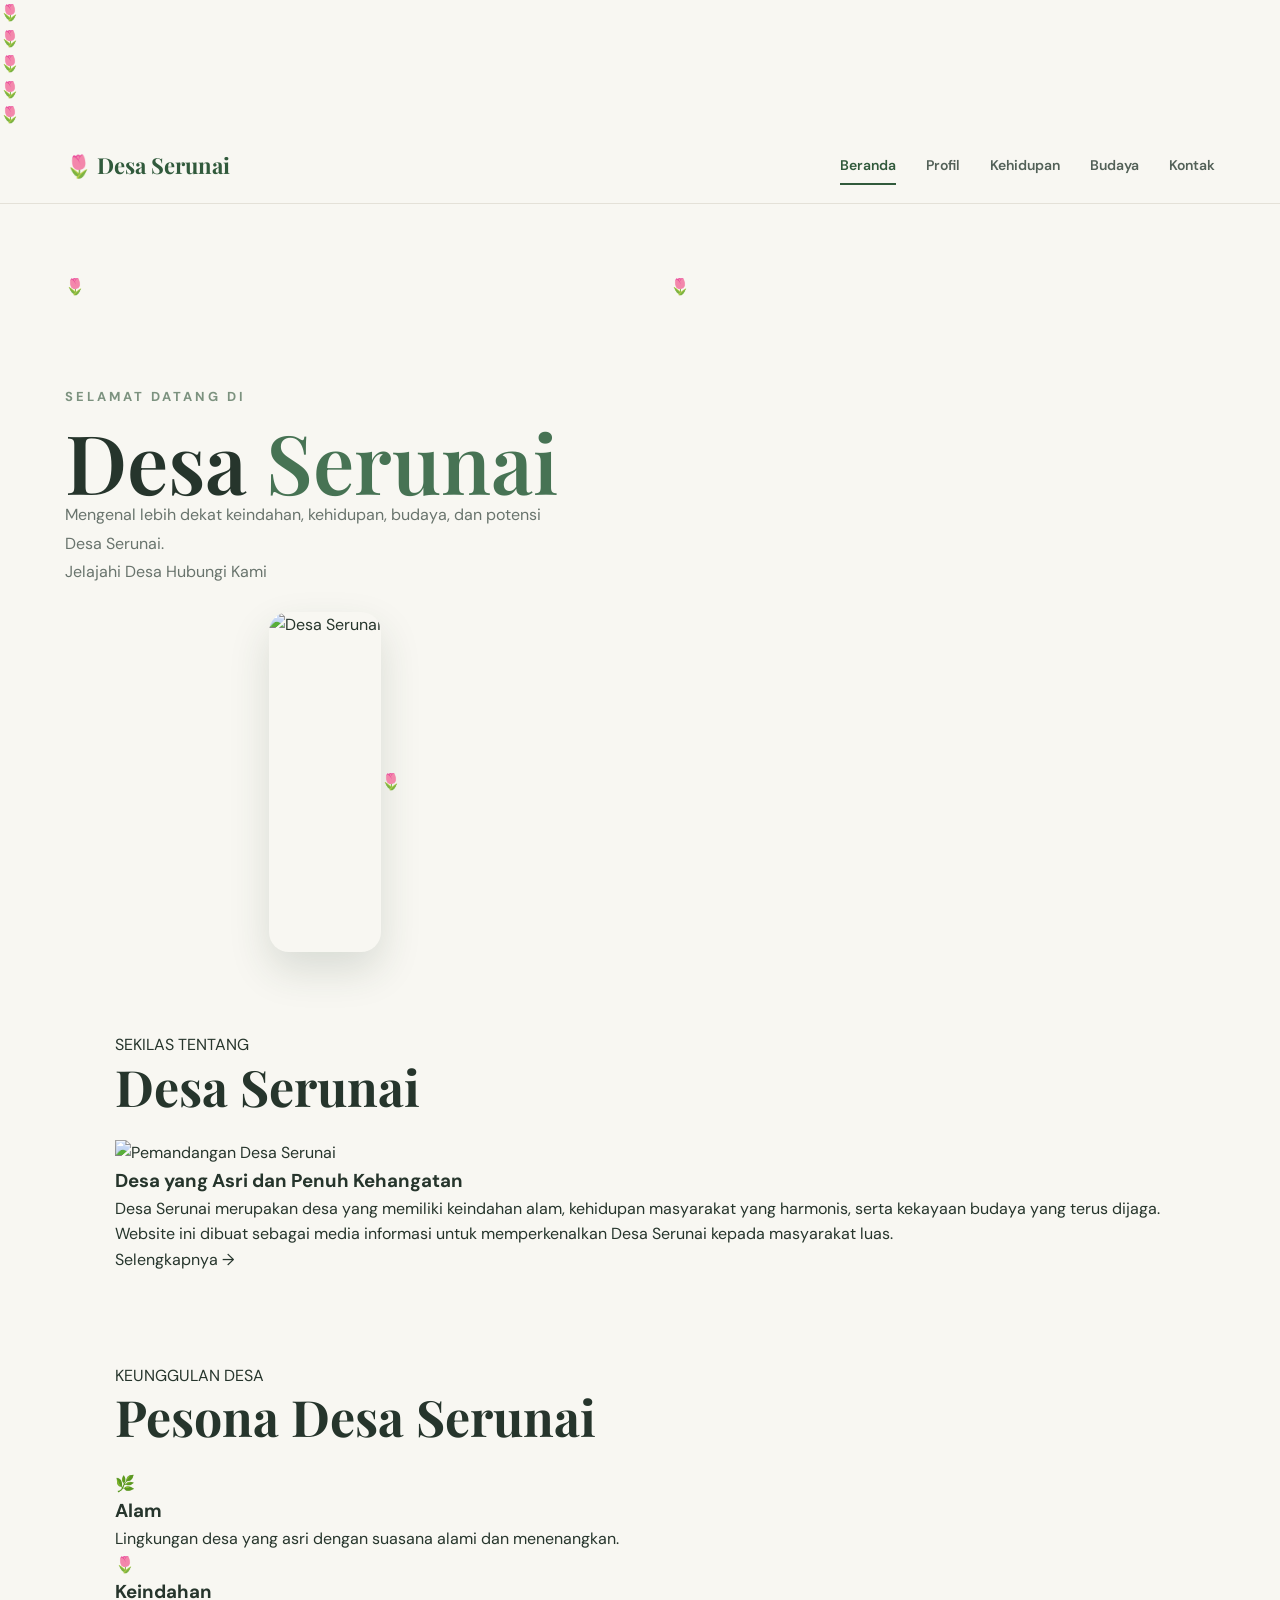
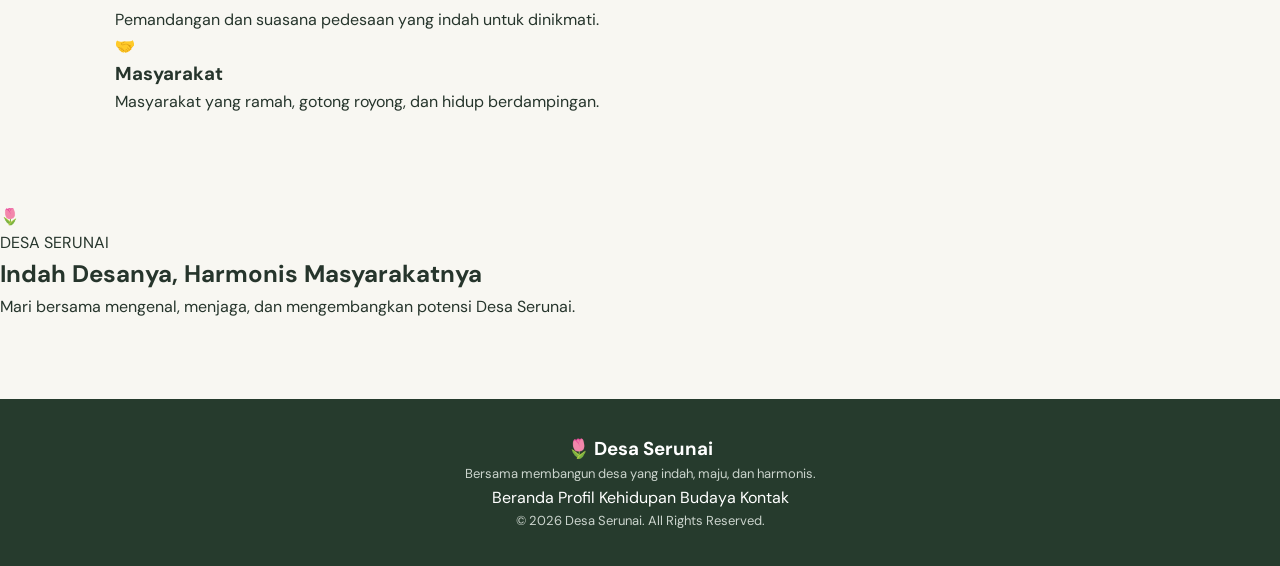
==== commit 8cf522ae: "Update index.html" ====
--- a/index.html
+++ b/index.html
@@ -1,182 +1,499 @@
 <!DOCTYPE html>
 <html lang="id">
+
 <head>
     <meta charset="UTF-8">
-    <meta name="viewport" content="width=device-width, initial-scale=1.0">
+
+    <meta name="viewport"
+          content="width=device-width, initial-scale=1.0">
 
     <title>Desa Serunai | Beranda</title>
 
-    <link rel="stylesheet" href="style.css">
-
-    <link rel="preconnect" href="https://fonts.googleapis.com">
-    <link rel="preconnect" href="https://fonts.gstatic.com" crossorigin>
-    <link href="https://fonts.googleapis.com/css2?family=DM+Sans:wght@400;500;600;700&family=Playfair+Display:wght@500;600;700&display=swap" rel="stylesheet">
+    <!-- GOOGLE FONT -->
+    <link rel="preconnect"
+          href="https://fonts.googleapis.com">
+
+    <link rel="preconnect"
+          href="https://fonts.gstatic.com"
+          crossorigin>
+
+    <link href="https://fonts.googleapis.com/css2?family=DM+Sans:wght@400;500;600;700&family=Playfair+Display:wght@500;600;700&display=swap"
+          rel="stylesheet">
+
+    <!-- CSS -->
+    <link rel="stylesheet"
+          href="style.css">
 </head>
 
 <body>
 
-    <!-- DEKORASI TULIP -->
+    <!-- =====================================
+         DEKORASI BUNGA TULIP
+    ====================================== -->
+
     <div class="tulip tulip-1">🌷</div>
+
     <div class="tulip tulip-2">🌷</div>
+
     <div class="tulip tulip-3">🌷</div>
+
     <div class="tulip tulip-4">🌷</div>
 
-    <!-- NAVBAR -->
+    <div class="tulip tulip-5">🌷</div>
+
+
+    <!-- =====================================
+         NAVBAR
+    ====================================== -->
+
     <header class="navbar">
+
         <div class="nav-container">
 
-            <a href="index.html" class="logo">
-                🌷 <span>Desa Serunai</span>
+            <!-- LOGO -->
+
+            <a href="index.html"
+               class="logo">
+
+                <span class="logo-flower">🌷</span>
+
+                <span>
+                    Desa Serunai
+                </span>
+
             </a>
 
-            <button class="menu-btn" onclick="toggleMenu()">☰</button>
+
+            <!-- MENU BUTTON HP -->
+
+            <button class="menu-btn"
+                    onclick="toggleMenu()">
+
+                ☰
+
+            </button>
+
+
+            <!-- NAVIGATION -->
 
             <nav id="navMenu">
-                <a href="index.html" class="active">Beranda</a>
-                <a href="profil.html">Profil</a>
-                <a href="kehidupan.html">Kehidupan</a>
-                <a href="budaya.html">Budaya</a>
-                <a href="kontak.html">Kontak</a>
+
+                <a href="index.html"
+                   class="active">
+
+                    Beranda
+
+                </a>
+
+                <a href="profil.html">
+
+                    Profil
+
+                </a>
+
+                <a href="kehidupan.html">
+
+                    Kehidupan
+
+                </a>
+
+                <a href="budaya.html">
+
+                    Budaya
+
+                </a>
+
+                <a href="kontak.html">
+
+                    Kontak
+
+                </a>
+
             </nav>
 
         </div>
+
     </header>
 
-    <!-- HERO -->
+
+
+    <!-- =====================================
+         HERO
+    ====================================== -->
+
     <section class="hero">
 
+        <!-- DEKORASI TULIP -->
+
+        <div class="hero-flower flower-left">
+            🌷
+        </div>
+
+        <div class="hero-flower flower-right">
+            🌷
+        </div>
+
+
         <div class="hero-content">
 
+
+            <!-- TEKS HERO -->
+
             <div class="hero-text">
-                <p class="small-title">SELAMAT DATANG DI</p>
+
+                <p class="small-title">
+                    SELAMAT DATANG DI
+                </p>
+
 
                 <h1>
-                    Desa <span>Serunai</span>
+
+                    Desa
+
+                    <span>
+                        Serunai
+                    </span>
+
                 </h1>
 
+
                 <p class="hero-description">
-                    Mengenal lebih dekat keindahan, kehidupan,
-                    budaya, dan potensi Desa Serunai.
-                </p>
+
+                    Mengenal lebih dekat keindahan,
+                    kehidupan, budaya, dan potensi
+                    Desa Serunai.
+
+                </p>
+
+
+                <!-- BUTTON -->
 
                 <div class="hero-buttons">
-                    <a href="profil.html" class="btn-primary">
+
+                    <a href="profil.html"
+                       class="btn-primary">
+
                         Jelajahi Desa
+
                     </a>
 
-                    <a href="kontak.html" class="btn-secondary">
+
+                    <a href="kontak.html"
+                       class="btn-secondary">
+
                         Hubungi Kami
+
                     </a>
-                </div>
-            </div>
+
+                </div>
+
+            </div>
+
+
+
+            <!-- GAMBAR HERO -->
 
             <div class="hero-image">
+
                 <div class="image-frame">
-                    <img src="images/desa.jpg" alt="Desa Serunai">
-                </div>
-
-                <div class="flower-decoration">🌷</div>
-            </div>
-
-        </div>
+
+                    <img src="images/desa.jpg"
+                         alt="Desa Serunai">
+
+                </div>
+
+
+                <div class="flower-decoration">
+                    🌷
+                </div>
+
+            </div>
+
+        </div>
+
     </section>
 
-    <!-- TENTANG -->
+
+
+    <!-- =====================================
+         TENTANG DESA
+    ====================================== -->
+
     <section class="section">
 
         <div class="section-title">
-            <p>SEKILAS TENTANG</p>
-            <h2>Desa Serunai</h2>
-        </div>
+
+            <p>
+                SEKILAS TENTANG
+            </p>
+
+            <h2>
+                Desa Serunai
+            </h2>
+
+        </div>
+
 
         <div class="about-grid">
 
+
+            <!-- FOTO -->
+
             <div class="about-image">
-                <img src="images/desa2.jpg" alt="Pemandangan Desa Serunai">
-            </div>
+
+                <img src="images/desa2.jpg"
+                     alt="Pemandangan Desa Serunai">
+
+            </div>
+
+
+            <!-- TEKS -->
 
             <div class="about-text">
-                <h3>Desa yang Asri dan Penuh Kehangatan</h3>
+
+                <h3>
+                    Desa yang Asri
+                    dan Penuh Kehangatan
+                </h3>
+
 
                 <p>
-                    Desa Serunai merupakan desa yang memiliki
-                    keindahan alam, kehidupan masyarakat yang
-                    harmonis, serta kekayaan budaya yang terus
-                    dijaga hingga saat ini.
-                </p>
+
+                    Desa Serunai merupakan desa
+                    yang memiliki keindahan alam,
+                    kehidupan masyarakat yang
+                    harmonis, serta kekayaan budaya
+                    yang terus dijaga.
+
+                </p>
+
 
                 <p>
-                    Website ini dibuat sebagai media informasi
-                    untuk memperkenalkan Desa Serunai kepada
-                    masyarakat luas.
-                </p>
-
-                <a href="profil.html" class="read-more">
+
+                    Website ini dibuat sebagai media
+                    informasi untuk memperkenalkan
+                    Desa Serunai kepada masyarakat
+                    luas.
+
+                </p>
+
+
+                <a href="profil.html"
+                   class="read-more">
+
                     Selengkapnya →
-                </a>
-            </div>
-
-        </div>
+
+                </a>
+
+            </div>
+
+        </div>
+
     </section>
 
-    <!-- KEUNGGULAN -->
-    <section class="section soft-section">
+
+
+    <!-- =====================================
+         KEUNGGULAN DESA
+    ====================================== -->
+
+    <section class="section feature-section">
+
 
         <div class="section-title">
-            <p>KEUNGGULAN DESA</p>
-            <h2>Pesona Desa Serunai</h2>
-        </div>
+
+            <p>
+                KEUNGGULAN DESA
+            </p>
+
+            <h2>
+                Pesona Desa Serunai
+            </h2>
+
+        </div>
+
 
         <div class="card-grid">
 
+
+            <!-- CARD 1 -->
+
             <div class="info-card">
-                <div class="card-icon">🌿</div>
-                <h3>Alam</h3>
+
+                <div class="card-icon">
+                    🌿
+                </div>
+
+                <h3>
+                    Alam
+                </h3>
+
                 <p>
-                    Lingkungan desa yang asri dengan
-                    suasana alami dan menenangkan.
-                </p>
-            </div>
+
+                    Lingkungan desa yang asri
+                    dengan suasana alami dan
+                    menenangkan.
+
+                </p>
+
+            </div>
+
+
+
+            <!-- CARD 2 -->
 
             <div class="info-card">
-                <div class="card-icon">🌷</div>
-                <h3>Keindahan</h3>
+
+                <div class="card-icon">
+                    🌷
+                </div>
+
+                <h3>
+                    Keindahan
+                </h3>
+
                 <p>
-                    Pemandangan dan suasana pedesaan
-                    yang indah untuk dinikmati.
-                </p>
-            </div>
+
+                    Pemandangan dan suasana
+                    pedesaan yang indah untuk
+                    dinikmati.
+
+                </p>
+
+            </div>
+
+
+
+            <!-- CARD 3 -->
 
             <div class="info-card">
-                <div class="card-icon">🤝</div>
-                <h3>Masyarakat</h3>
+
+                <div class="card-icon">
+                    🤝
+                </div>
+
+                <h3>
+                    Masyarakat
+                </h3>
+
                 <p>
-                    Masyarakat yang ramah, gotong royong,
-                    dan hidup berdampingan.
-                </p>
-            </div>
-
-        </div>
+
+                    Masyarakat yang ramah,
+                    gotong royong, dan hidup
+                    berdampingan.
+
+                </p>
+
+            </div>
+
+        </div>
+
     </section>
 
-    <!-- FOOTER -->
+
+
+    <!-- =====================================
+         PESAN DESA
+    ====================================== -->
+
+    <section class="welcome-section">
+
+        <div class="welcome-box">
+
+            <div class="welcome-flower">
+                🌷
+            </div>
+
+            <p class="welcome-small">
+                DESA SERUNAI
+            </p>
+
+            <h2>
+                Indah Desanya,
+                Harmonis Masyarakatnya
+            </h2>
+
+            <p>
+
+                Mari bersama mengenal,
+                menjaga, dan mengembangkan
+                potensi Desa Serunai.
+
+            </p>
+
+        </div>
+
+    </section>
+
+
+
+    <!-- =====================================
+         FOOTER
+    ====================================== -->
+
     <footer>
+
         <div class="footer-content">
-            <h3>🌷 Desa Serunai</h3>
+
+
+            <h3>
+                🌷 Desa Serunai
+            </h3>
+
+
             <p>
-                Bersama membangun desa yang indah,
-                maju, dan harmonis.
-            </p>
+
+                Bersama membangun desa
+                yang indah, maju, dan harmonis.
+
+            </p>
+
 
             <div class="footer-line"></div>
 
+
+            <div class="footer-links">
+
+                <a href="index.html">
+                    Beranda
+                </a>
+
+                <a href="profil.html">
+                    Profil
+                </a>
+
+                <a href="kehidupan.html">
+                    Kehidupan
+                </a>
+
+                <a href="budaya.html">
+                    Budaya
+                </a>
+
+                <a href="kontak.html">
+                    Kontak
+                </a>
+
+            </div>
+
+
             <p class="copyright">
-                © 2026 Desa Serunai. All Rights Reserved.
-            </p>
-        </div>
+
+                © 2026 Desa Serunai.
+                All Rights Reserved.
+
+            </p>
+
+        </div>
+
     </footer>
 
+
+
+    <!-- JAVASCRIPT -->
+
     <script src="script.js"></script>
 
 </body>
+
     </html>
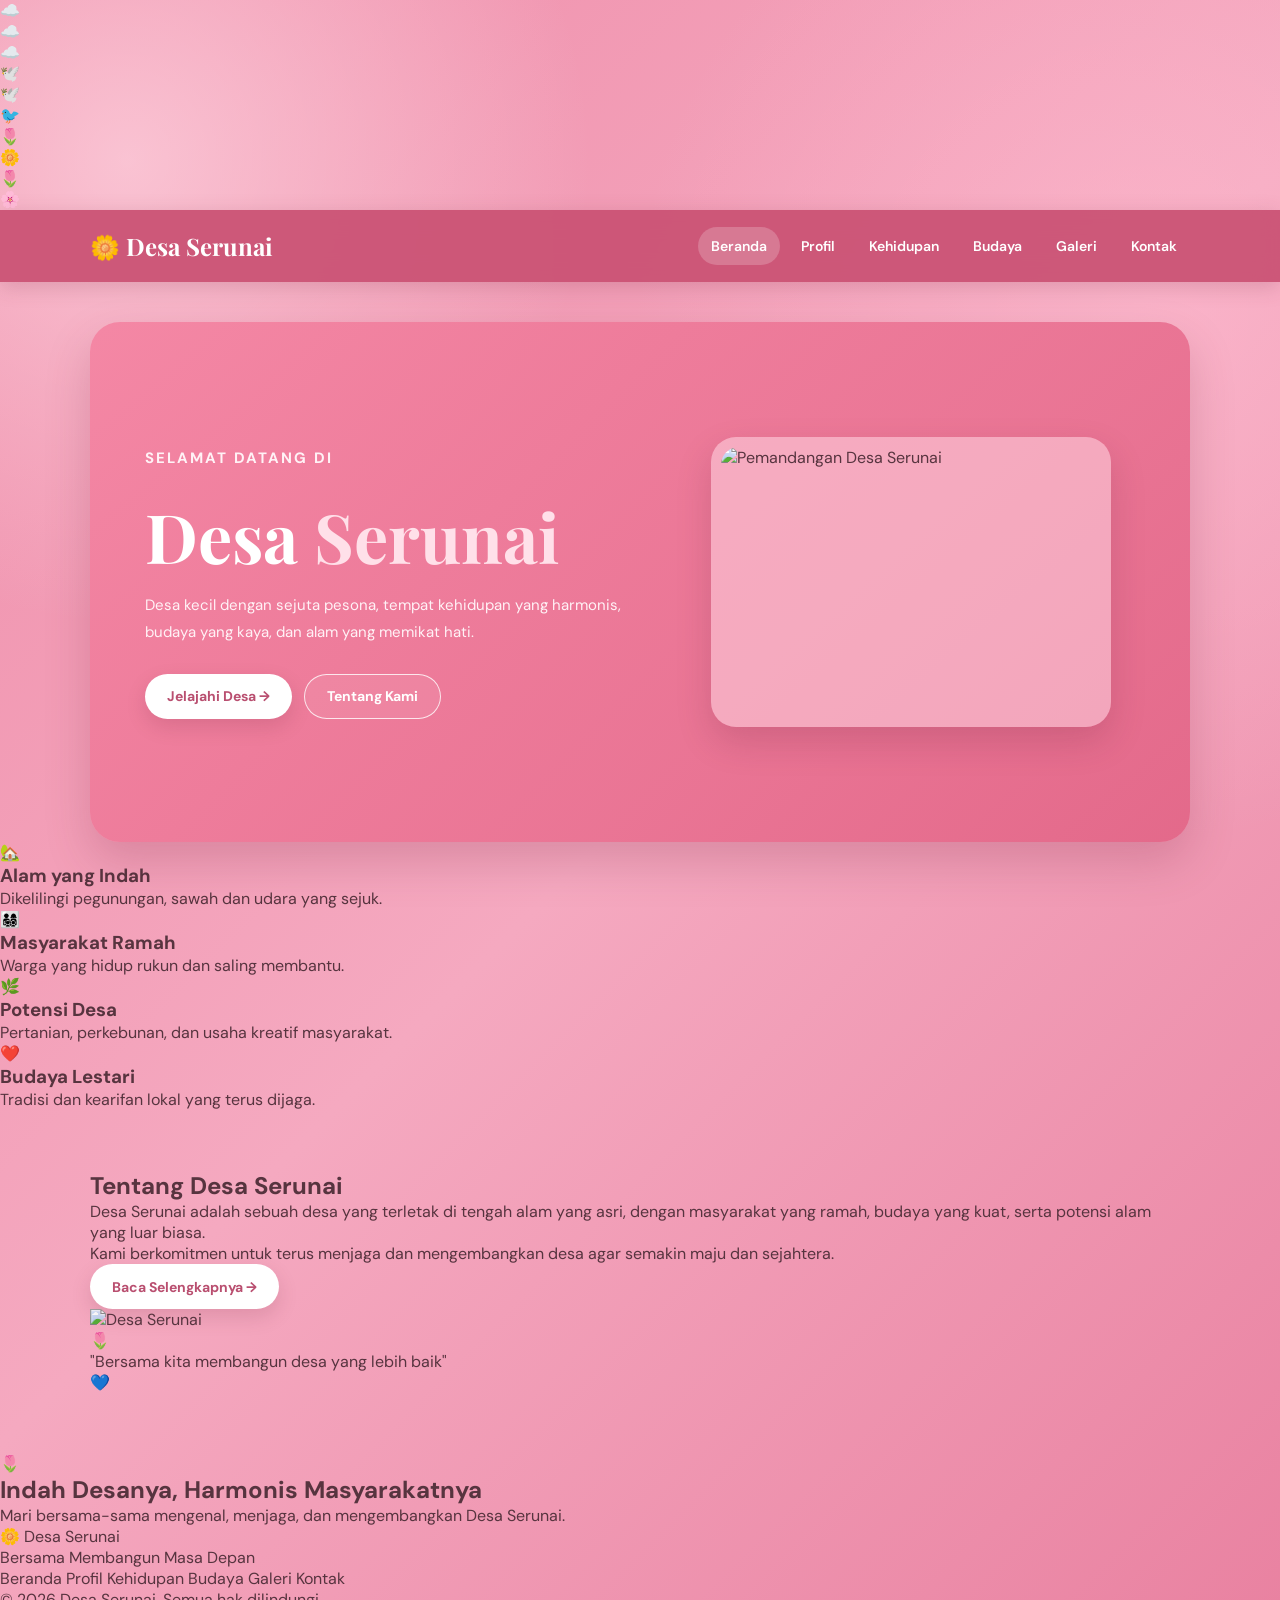
==== commit 8b74a45a: "Update index.html" ====
--- a/index.html
+++ b/index.html
@@ -3,110 +3,74 @@
 
 <head>
     <meta charset="UTF-8">
-
-    <meta name="viewport"
-          content="width=device-width, initial-scale=1.0">
+    <meta name="viewport" content="width=device-width, initial-scale=1.0">
 
     <title>Desa Serunai | Beranda</title>
 
     <!-- GOOGLE FONT -->
-    <link rel="preconnect"
-          href="https://fonts.googleapis.com">
-
-    <link rel="preconnect"
-          href="https://fonts.gstatic.com"
-          crossorigin>
-
-    <link href="https://fonts.googleapis.com/css2?family=DM+Sans:wght@400;500;600;700&family=Playfair+Display:wght@500;600;700&display=swap"
-          rel="stylesheet">
-
-    <!-- CSS -->
-    <link rel="stylesheet"
-          href="style.css">
+    <link rel="preconnect" href="https://fonts.googleapis.com">
+    <link rel="preconnect" href="https://fonts.gstatic.com" crossorigin>
+
+    <link
+        href="https://fonts.googleapis.com/css2?family=DM+Sans:wght@400;500;600;700&family=Playfair+Display:wght@500;600;700&display=swap"
+        rel="stylesheet">
+
+    <link rel="stylesheet" href="style.css">
 </head>
 
 <body>
 
-    <!-- =====================================
-         DEKORASI BUNGA TULIP
-    ====================================== -->
-
-    <div class="tulip tulip-1">🌷</div>
-
-    <div class="tulip tulip-2">🌷</div>
-
-    <div class="tulip tulip-3">🌷</div>
-
-    <div class="tulip tulip-4">🌷</div>
-
-    <div class="tulip tulip-5">🌷</div>
-
-
-    <!-- =====================================
-         NAVBAR
-    ====================================== -->
-
+    <!-- DEKORASI LANGIT -->
+    <div class="cloud cloud-1">☁️</div>
+    <div class="cloud cloud-2">☁️</div>
+    <div class="cloud cloud-3">☁️</div>
+
+    <div class="bird bird-1">🕊️</div>
+    <div class="bird bird-2">🕊️</div>
+    <div class="bird bird-3">🐦</div>
+
+    <div class="flower flower-1">🌷</div>
+    <div class="flower flower-2">🌼</div>
+    <div class="flower flower-3">🌷</div>
+    <div class="flower flower-4">🌸</div>
+
+    <!-- NAVBAR -->
     <header class="navbar">
 
         <div class="nav-container">
 
-            <!-- LOGO -->
-
-            <a href="index.html"
-               class="logo">
-
-                <span class="logo-flower">🌷</span>
-
-                <span>
-                    Desa Serunai
-                </span>
-
+            <a href="index.html" class="logo">
+                🌼 Desa Serunai
             </a>
 
-
-            <!-- MENU BUTTON HP -->
-
-            <button class="menu-btn"
-                    onclick="toggleMenu()">
-
+            <button class="menu-btn" onclick="toggleMenu()">
                 ☰
-
             </button>
 
-
-            <!-- NAVIGATION -->
-
             <nav id="navMenu">
 
-                <a href="index.html"
-                   class="active">
-
+                <a href="index.html" class="active">
                     Beranda
-
                 </a>
 
                 <a href="profil.html">
-
                     Profil
-
                 </a>
 
                 <a href="kehidupan.html">
-
                     Kehidupan
-
                 </a>
 
                 <a href="budaya.html">
-
                     Budaya
-
+                </a>
+
+                <a href="galeri.html">
+                    Galeri
                 </a>
 
                 <a href="kontak.html">
-
                     Kontak
-
                 </a>
 
             </nav>
@@ -116,273 +80,193 @@
     </header>
 
 
-
-    <!-- =====================================
-         HERO
-    ====================================== -->
-
+    <!-- HERO -->
     <section class="hero">
 
-        <!-- DEKORASI TULIP -->
-
-        <div class="hero-flower flower-left">
-            🌷
-        </div>
-
-        <div class="hero-flower flower-right">
-            🌷
-        </div>
-
-
         <div class="hero-content">
 
-
-            <!-- TEKS HERO -->
-
-            <div class="hero-text">
-
-                <p class="small-title">
-                    SELAMAT DATANG DI
-                </p>
-
-
-                <h1>
-
-                    Desa
-
-                    <span>
-                        Serunai
-                    </span>
-
-                </h1>
-
-
-                <p class="hero-description">
-
-                    Mengenal lebih dekat keindahan,
-                    kehidupan, budaya, dan potensi
-                    Desa Serunai.
-
-                </p>
-
-
-                <!-- BUTTON -->
-
-                <div class="hero-buttons">
-
-                    <a href="profil.html"
-                       class="btn-primary">
-
-                        Jelajahi Desa
-
-                    </a>
-
-
-                    <a href="kontak.html"
-                       class="btn-secondary">
-
-                        Hubungi Kami
-
-                    </a>
-
+            <p class="hello">
+                SELAMAT DATANG DI
+            </p>
+
+            <h1>
+                Desa <span>Serunai</span>
+            </h1>
+
+            <p>
+                Desa kecil dengan sejuta pesona, tempat
+                kehidupan yang harmonis, budaya yang kaya,
+                dan alam yang memikat hati.
+            </p>
+
+            <div class="hero-buttons">
+
+                <a href="profil.html" class="btn btn-primary">
+                    Jelajahi Desa →
+                </a>
+
+                <a href="kontak.html" class="btn btn-outline">
+                    Tentang Kami
+                </a>
+
+            </div>
+
+        </div>
+
+
+        <div class="hero-image">
+
+            <div class="image-frame">
+
+                <img
+                    src="images/desa.jpg"
+                    alt="Pemandangan Desa Serunai"
+                >
+
+            </div>
+
+        </div>
+
+    </section>
+
+
+    <!-- FITUR -->
+    <section class="feature-section">
+
+        <div class="feature-grid">
+
+            <div class="info-card">
+
+                <div class="icon">
+                    🏡
                 </div>
 
-            </div>
-
-
-
-            <!-- GAMBAR HERO -->
-
-            <div class="hero-image">
-
-                <div class="image-frame">
-
-                    <img src="images/desa.jpg"
-                         alt="Desa Serunai">
-
+                <h3>
+                    Alam yang Indah
+                </h3>
+
+                <p>
+                    Dikelilingi pegunungan,
+                    sawah dan udara yang sejuk.
+                </p>
+
+            </div>
+
+
+            <div class="info-card">
+
+                <div class="icon">
+                    👨‍👩‍👧‍👦
                 </div>
 
-
-                <div class="flower-decoration">
-                    🌷
-                </div>
-
-            </div>
-
-        </div>
-
-    </section>
-
-
-
-    <!-- =====================================
-         TENTANG DESA
-    ====================================== -->
-
-    <section class="section">
-
-        <div class="section-title">
-
-            <p>
-                SEKILAS TENTANG
-            </p>
-
-            <h2>
-                Desa Serunai
-            </h2>
-
-        </div>
-
-
-        <div class="about-grid">
-
-
-            <!-- FOTO -->
-
-            <div class="about-image">
-
-                <img src="images/desa2.jpg"
-                     alt="Pemandangan Desa Serunai">
-
-            </div>
-
-
-            <!-- TEKS -->
-
-            <div class="about-text">
-
                 <h3>
-                    Desa yang Asri
-                    dan Penuh Kehangatan
+                    Masyarakat Ramah
                 </h3>
 
-
-                <p>
-
-                    Desa Serunai merupakan desa
-                    yang memiliki keindahan alam,
-                    kehidupan masyarakat yang
-                    harmonis, serta kekayaan budaya
-                    yang terus dijaga.
-
-                </p>
-
-
-                <p>
-
-                    Website ini dibuat sebagai media
-                    informasi untuk memperkenalkan
-                    Desa Serunai kepada masyarakat
-                    luas.
-
-                </p>
-
-
-                <a href="profil.html"
-                   class="read-more">
-
-                    Selengkapnya →
-
-                </a>
-
-            </div>
-
-        </div>
-
-    </section>
-
-
-
-    <!-- =====================================
-         KEUNGGULAN DESA
-    ====================================== -->
-
-    <section class="section feature-section">
-
-
-        <div class="section-title">
-
-            <p>
-                KEUNGGULAN DESA
-            </p>
-
-            <h2>
-                Pesona Desa Serunai
-            </h2>
-
-        </div>
-
-
-        <div class="card-grid">
-
-
-            <!-- CARD 1 -->
+                <p>
+                    Warga yang hidup rukun
+                    dan saling membantu.
+                </p>
+
+            </div>
+
 
             <div class="info-card">
 
-                <div class="card-icon">
+                <div class="icon">
                     🌿
                 </div>
 
                 <h3>
-                    Alam
+                    Potensi Desa
                 </h3>
 
                 <p>
-
-                    Lingkungan desa yang asri
-                    dengan suasana alami dan
-                    menenangkan.
-
-                </p>
-
-            </div>
-
-
-
-            <!-- CARD 2 -->
+                    Pertanian, perkebunan,
+                    dan usaha kreatif masyarakat.
+                </p>
+
+            </div>
+
 
             <div class="info-card">
 
-                <div class="card-icon">
+                <div class="icon">
+                    ❤️
+                </div>
+
+                <h3>
+                    Budaya Lestari
+                </h3>
+
+                <p>
+                    Tradisi dan kearifan lokal
+                    yang terus dijaga.
+                </p>
+
+            </div>
+
+        </div>
+
+    </section>
+
+
+    <!-- TENTANG DESA -->
+    <section class="section">
+
+        <div class="about">
+
+            <div class="about-text">
+
+                <h2>
+                    Tentang Desa Serunai
+                </h2>
+
+                <p>
+                    Desa Serunai adalah sebuah desa yang
+                    terletak di tengah alam yang asri,
+                    dengan masyarakat yang ramah,
+                    budaya yang kuat, serta potensi alam
+                    yang luar biasa.
+                </p>
+
+                <p>
+                    Kami berkomitmen untuk terus menjaga
+                    dan mengembangkan desa agar semakin
+                    maju dan sejahtera.
+                </p>
+
+                <a href="profil.html" class="btn btn-primary">
+                    Baca Selengkapnya →
+                </a>
+
+            </div>
+
+
+            <div class="about-image">
+
+                <img
+                    src="images/desa2.jpg"
+                    alt="Desa Serunai"
+                >
+
+            </div>
+
+
+            <div class="quote-box">
+
+                <span>
                     🌷
-                </div>
-
-                <h3>
-                    Keindahan
-                </h3>
-
-                <p>
-
-                    Pemandangan dan suasana
-                    pedesaan yang indah untuk
-                    dinikmati.
-
-                </p>
-
-            </div>
-
-
-
-            <!-- CARD 3 -->
-
-            <div class="info-card">
-
-                <div class="card-icon">
-                    🤝
-                </div>
-
-                <h3>
-                    Masyarakat
-                </h3>
-
-                <p>
-
-                    Masyarakat yang ramah,
-                    gotong royong, dan hidup
-                    berdampingan.
-
-                </p>
+                </span>
+
+                <p>
+                    "Bersama kita membangun desa
+                    yang lebih baik"
+                </p>
+
+                <span>
+                    💙
+                </span>
 
             </div>
 
@@ -391,109 +275,58 @@
     </section>
 
 
-
-    <!-- =====================================
-         PESAN DESA
-    ====================================== -->
-
-    <section class="welcome-section">
-
-        <div class="welcome-box">
-
-            <div class="welcome-flower">
-                🌷
-            </div>
-
-            <p class="welcome-small">
-                DESA SERUNAI
-            </p>
-
-            <h2>
-                Indah Desanya,
-                Harmonis Masyarakatnya
-            </h2>
-
-            <p>
-
-                Mari bersama mengenal,
-                menjaga, dan mengembangkan
-                potensi Desa Serunai.
-
-            </p>
-
-        </div>
+    <!-- SAMBUTAN -->
+    <section class="welcome">
+
+        <div class="welcome-icon">
+            🌷
+        </div>
+
+        <h2>
+            Indah Desanya,
+            Harmonis Masyarakatnya
+        </h2>
+
+        <p>
+            Mari bersama-sama mengenal,
+            menjaga, dan mengembangkan
+            Desa Serunai.
+        </p>
 
     </section>
 
 
-
-    <!-- =====================================
-         FOOTER
-    ====================================== -->
-
+    <!-- FOOTER -->
     <footer>
 
-        <div class="footer-content">
-
-
-            <h3>
-                🌷 Desa Serunai
-            </h3>
-
-
-            <p>
-
-                Bersama membangun desa
-                yang indah, maju, dan harmonis.
-
-            </p>
-
-
-            <div class="footer-line"></div>
-
-
-            <div class="footer-links">
-
-                <a href="index.html">
-                    Beranda
-                </a>
-
-                <a href="profil.html">
-                    Profil
-                </a>
-
-                <a href="kehidupan.html">
-                    Kehidupan
-                </a>
-
-                <a href="budaya.html">
-                    Budaya
-                </a>
-
-                <a href="kontak.html">
-                    Kontak
-                </a>
-
-            </div>
-
-
-            <p class="copyright">
-
-                © 2026 Desa Serunai.
-                All Rights Reserved.
-
-            </p>
-
-        </div>
+        <div class="footer-logo">
+            🌼 Desa Serunai
+        </div>
+
+        <p>
+            Bersama Membangun Masa Depan
+        </p>
+
+        <div class="footer-links">
+
+            <a href="index.html">Beranda</a>
+            <a href="profil.html">Profil</a>
+            <a href="kehidupan.html">Kehidupan</a>
+            <a href="budaya.html">Budaya</a>
+            <a href="galeri.html">Galeri</a>
+            <a href="kontak.html">Kontak</a>
+
+        </div>
+
+        <p>
+            © 2026 Desa Serunai.
+            Semua hak dilindungi.
+        </p>
 
     </footer>
 
 
-
-    <!-- JAVASCRIPT -->
-
     <script src="script.js"></script>
 
 </body>
-
     </html>
--- a/style.css
+++ b/style.css
@@ -1,6 +1,31 @@
-/* =========================================================
-   RESET & DASAR
-========================================================= */
+/* =====================================================
+   DESA SERUNAI
+   PINK AESTHETIC + TULIP
+   RESPONSIVE MOBILE
+   ===================================================== */
+
+/* ================= ROOT ================= */
+
+:root {
+    --pink-1: #f7a8bd;
+    --pink-2: #f48fae;
+    --pink-3: #ef789c;
+    --pink-4: #dc6385;
+
+    --pink-light: #ffd0dd;
+    --pink-dark: #b94f70;
+
+    --text: #57343f;
+    --text-light: #704f5a;
+
+    --green: #56745c;
+    --green-dark: #3f6047;
+
+    --white: #ffffff;
+}
+
+
+/* ================= RESET ================= */
 
 * {
     margin: 0;
@@ -13,16 +38,29 @@
 }
 
 body {
-    font-family: 'DM Sans', sans-serif;
-    background: #f8f7f2;
-    color: #26352c;
-    line-height: 1.6;
+    font-family: "DM Sans", sans-serif;
+    color: var(--text);
+
+    background:
+        radial-gradient(
+            circle at 10% 10%,
+            rgba(255, 220, 230, 0.65),
+            transparent 25%
+        ),
+        radial-gradient(
+            circle at 90% 20%,
+            rgba(255, 190, 210, 0.5),
+            transparent 30%
+        ),
+        linear-gradient(
+            135deg,
+            #ef8eaa 0%,
+            #f5a9c0 50%,
+            #e982a1 100%
+        );
+
+    min-height: 100vh;
     overflow-x: hidden;
-}
-
-img {
-    max-width: 100%;
-    display: block;
 }
 
 a {
@@ -30,1386 +68,321 @@
     color: inherit;
 }
 
-button {
+img {
+    display: block;
+    max-width: 100%;
+}
+
+button,
+input,
+textarea {
     font-family: inherit;
 }
 
 
-/* =========================================================
-   NAVBAR
-========================================================= */
+/* ================= TULIP BACKGROUND ================= */
+
+.tulip {
+    position: fixed;
+    z-index: 0;
+
+    font-size: 55px;
+
+    opacity: 0.18;
+
+    pointer-events: none;
+
+    filter: drop-shadow(
+        0 8px 15px rgba(130, 45, 70, 0.18)
+    );
+}
+
+.tulip-1 {
+    top: 100px;
+    left: 3%;
+    transform: rotate(-12deg);
+}
+
+.tulip-2 {
+    top: 380px;
+    right: 4%;
+    transform: rotate(15deg);
+}
+
+.tulip-3 {
+    top: 720px;
+    left: 6%;
+    transform: rotate(-10deg);
+}
+
+.tulip-4 {
+    top: 1050px;
+    right: 6%;
+    transform: rotate(12deg);
+}
+
+.tulip-5 {
+    top: 1450px;
+    left: 4%;
+    transform: rotate(-8deg);
+}
+
+
+/* ================= NAVBAR ================= */
 
 .navbar {
-    width: 100%;
-
-    background: #f8f7f2;
-
-    border-bottom: 1px solid #e4e1d8;
-
     position: sticky;
     top: 0;
-
     z-index: 1000;
+
+    background: rgba(202, 82, 116, 0.94);
+
+    backdrop-filter: blur(12px);
+
+    box-shadow:
+        0 5px 20px rgba(120, 40, 65, 0.2);
 }
 
 .nav-container {
-    width: 90%;
-    max-width: 1150px;
-
-    min-height: 75px;
-
+    width: min(1100px, 92%);
     margin: auto;
 
+    min-height: 72px;
+
     display: flex;
-
     align-items: center;
     justify-content: space-between;
+
+    gap: 20px;
 }
 
 .logo {
-    font-family: 'Playfair Display', serif;
-
-    font-size: 22px;
-
+    color: white;
+
+    font-family: "Playfair Display", serif;
+
+    font-size: 24px;
     font-weight: 700;
 
-    color: #315a3c;
-}
-
-nav {
+    white-space: nowrap;
+}
+
+#navMenu {
     display: flex;
-
-    align-items: center;
-
-    gap: 30px;
-}
-
-nav a {
-    position: relative;
+    align-items: center;
+    gap: 8px;
+
+    list-style: none;
+}
+
+#navMenu a {
+    display: block;
+
+    color: white;
 
     font-size: 14px;
-
     font-weight: 600;
 
-    color: #536158;
+    padding: 10px 13px;
+
+    border-radius: 20px;
 
     transition: 0.3s ease;
 }
 
-nav a:hover {
-    color: #315a3c;
-}
-
-nav a.active {
-    color: #315a3c;
-}
-
-nav a.active::after {
-    content: "";
-
-    position: absolute;
-
-    left: 0;
-    right: 0;
-
-    bottom: -8px;
-
-    height: 2px;
-
-    background: #315a3c;
+#navMenu a:hover,
+#navMenu a.active {
+    background: rgba(255, 255, 255, 0.2);
 }
 
 .menu-btn {
     display: none;
 
     border: none;
-
     background: transparent;
 
+    color: white;
+
     font-size: 28px;
 
-    color: #315a3c;
-
     cursor: pointer;
 }
 
 
-/* =========================================================
-   HERO
-========================================================= */
+/* ================= HERO ================= */
 
 .hero {
-    width: 90%;
-    max-width: 1150px;
-
-    margin: 70px auto 80px;
+    position: relative;
+    z-index: 1;
+
+    width: min(1100px, 92%);
+    margin: 40px auto 0;
+
+    min-height: 520px;
+
+    padding: 55px 55px;
 
     display: grid;
-
-    grid-template-columns: 1fr 1fr;
-
-    align-items: center;
-
-    gap: 60px;
+    grid-template-columns: 1fr 0.9fr;
+
+    align-items: center;
+
+    gap: 45px;
+
+    border-radius: 30px;
+
+    background:
+        linear-gradient(
+            135deg,
+            rgba(244, 133, 163, 0.95),
+            rgba(226, 100, 134, 0.9)
+        );
+
+    box-shadow:
+        0 20px 45px rgba(126, 43, 68, 0.22);
 }
 
 .hero-content {
-    max-width: 540px;
-}
-
-.small-title {
-    margin-bottom: 15px;
-
-    font-size: 13px;
-
+    position: relative;
+    z-index: 2;
+}
+
+.hello {
+    color: #ffeaf0;
+
+    font-size: 15px;
     font-weight: 700;
 
-    letter-spacing: 3px;
-
-    color: #7c927f;
+    letter-spacing: 2px;
+
+    margin-bottom: 12px;
 }
 
 .hero h1 {
-    font-family: 'Playfair Display', serif;
-
-    font-size: clamp(50px, 7vw, 82px);
-
-    line-height: 0.95;
-
-    font-weight: 600;
-
-    color: #26352c;
+    color: white;
+
+    font-family: "Playfair Display", serif;
+
+    font-size: clamp(40px, 6vw, 68px);
+
+    line-height: 1.05;
+
+    margin-bottom: 20px;
 }
 
 .hero h1 span {
-    color: #477354;
-}
-
-.hero-text {
-    max-width: 500px;
-
-    margin: 25px 0;
-
-    color: #69746d;
-
-    font-size: 16px;
+    color: #ffe0e9;
+}
+
+.hero p {
+    max-width: 520px;
+
+    color: #fff2f6;
 
     line-height: 1.8;
-}
-
-.button {
-    display: inline-block;
-
-    padding: 13px 25px;
-
-    background: #315a3c;
-
-    color: white;
-
-    border-radius: 8px;
+
+    font-size: 15px;
+
+    margin-bottom: 28px;
+}
+
+
+/* ================= BUTTON ================= */
+
+.hero-buttons {
+    display: flex;
+    flex-wrap: wrap;
+
+    gap: 12px;
+}
+
+.btn {
+    display: inline-flex;
+
+    align-items: center;
+    justify-content: center;
+
+    min-height: 45px;
+
+    padding: 12px 22px;
+
+    border-radius: 30px;
 
     font-size: 14px;
-
-    font-weight: 600;
+    font-weight: 700;
 
     transition: 0.3s ease;
 }
 
-.button:hover {
-    background: #24472e;
-
-    transform: translateY(-2px);
-}
-
-
-/* =========================================================
+.btn-primary {
+    background: white;
+    color: var(--pink-dark);
+
+    box-shadow:
+        0 8px 20px rgba(100, 30, 50, 0.15);
+}
+
+.btn-primary:hover {
+    transform: translateY(-3px);
+}
+
+.btn-outline {
+    border: 1px solid rgba(255, 255, 255, 0.8);
+
+    color: white;
+
+    background: rgba(255, 255, 255, 0.08);
+}
+
+.btn-outline:hover {
+    background: rgba(255, 255, 255, 0.18);
+}
+
+
+/* =====================================================
    FOTO HERO
-========================================================= */
+   FOTO DIPERKECIL AGAR TIDAK TERLALU BESAR
+   ===================================================== */
 
 .hero-image {
+    display: flex;
+    align-items: center;
+    justify-content: center;
+}
+
+.image-frame {
     width: 100%;
-
-    display: flex;
-
-    justify-content: center;
-
-    align-items: center;
-}
-
-.hero-image img {
+    max-width: 400px;
+
+    padding: 10px;
+
+    border-radius: 25px;
+
+    background: rgba(255, 214, 226, 0.55);
+
+    box-shadow:
+        0 15px 35px rgba(110, 35, 60, 0.2);
+}
+
+.image-frame img {
     width: 100%;
 
-    max-width: 520px;
-
-    height: 340px;
+    height: 270px;
 
     object-fit: cover;
 
-    border-radius: 20px;
-
-    box-shadow:
-        0 18px 40px rgba(37, 65, 45, 0.15);
-
-    transition: 0.3s ease;
-}
-
-.hero-image img:hover {
-    transform: translateY(-5px);
-}
-
-
-/* =========================================================
-   SECTION
-========================================================= */
+    border-radius: 18px;
+}
+
+
+/* ================= SECTION ================= */
 
 .section {
-    width: 90%;
-    max-width: 1050px;
-
-    margin: 0 auto 90px;
-}
-
-.section-label {
-    margin-bottom: 12px;
-
-    font-size: 12px;
-
-    font-weight: 700;
-
-    letter-spacing: 3px;
-
-    color: #7c927f;
-
-    text-transform: uppercase;
-}
-
-.section h2 {
-    font-family: 'Playfair Display', serif;
-
-    font-size: clamp(32px, 5vw, 50px);
-
-    line-height: 1.15;
-
-    color: #26352c;
-
-    margin-bottom: 25px;
-}
-
-.section h2 span {
-    color: #477354;
-}
-
-
-/* =========================================================
-   STORY
-========================================================= */
-
-.story-content {
-    max-width: 800px;
-}
-
-.story-content p {
-    margin-bottom: 18px;
-
-    color: #68736c;
-
-    font-size: 16px;
-
-    line-height: 1.85;
-}
-
-.story-content strong {
-    color: #315a3c;
-}
-
-
-/* =========================================================
-   GAMBAR SECTION
-========================================================= */
-
-.section > img {
-    width: 100%;
-
-    max-width: 900px;
-
-    height: 400px;
-
-    margin: 30px auto;
-
-    object-fit: cover;
-
-    border-radius: 18px;
-
-    box-shadow:
-        0 15px 35px rgba(37, 65, 45, 0.12);
-}
-
-
-/* =========================================================
-   LINK
-========================================================= */
-
-.text-link {
-    display: inline-block;
-
-    margin-top: 10px;
-
-    color: #315a3c;
-
-    font-weight: 700;
-
-    border-bottom: 1px solid #315a3c;
-
-    transition: 0.3s ease;
-}
-
-.text-link:hover {
-    opacity: 0.7;
-}
-
-
-/* =========================================================
-   VALUES
-========================================================= */
-
-.values {
-    padding-top: 20px;
-}
-
-.value-grid {
-    display: grid;
-
-    grid-template-columns: repeat(4, 1fr);
-
-    gap: 18px;
-
-    margin-top: 35px;
-}
-
-.value-card {
-    background: white;
-
-    padding: 25px 20px;
-
-    border: 1px solid #e8e6de;
-
-    border-radius: 14px;
-
-    transition: 0.3s ease;
-}
-
-.value-card:hover {
-    transform: translateY(-5px);
-
-    box-shadow:
-        0 12px 30px rgba(40, 70, 50, 0.08);
-}
-
-.value-card h3 {
-    margin-bottom: 10px;
-
-    font-family: 'Playfair Display', serif;
-
-    font-size: 20px;
-
-    color: #315a3c;
-}
-
-.value-card p {
-    font-size: 14px;
-
-    color: #707a73;
-
-    line-height: 1.7;
-}
-
-.value-card img {
-    width: 100%;
-
-    height: 180px;
-
-    margin-bottom: 18px;
-
-    object-fit: cover;
-
-    border-radius: 12px;
-}
-
-
-/* =========================================================
-   STATISTIK
-========================================================= */
-
-.stats {
-    display: grid;
-
-    grid-template-columns: repeat(3, 1fr);
-
-    gap: 18px;
-
-    margin-top: 40px;
-}
-
-.stat {
-    padding: 25px;
-
-    background: #eef2eb;
-
-    border-radius: 14px;
-
-    text-align: center;
-}
-
-.stat h3 {
-    font-family: 'Playfair Display', serif;
-
-    font-size: 34px;
-
-    color: #315a3c;
-}
-
-.stat p {
-    margin-top: 4px;
-
-    font-size: 13px;
-
-    color: #6d776f;
-}
-
-.stat img {
-    width: 100%;
-
-    height: 180px;
-
-    margin-bottom: 15px;
-
-    object-fit: cover;
-
-    border-radius: 12px;
-}
-
-
-/* =========================================================
-   GALERI
-========================================================= */
-
-.gallery-section {
-    padding-top: 20px;
-}
-
-.gallery-title {
-    font-family: 'Playfair Display', serif;
-
-    font-size: clamp(35px, 6vw, 60px);
-
-    line-height: 1.1;
-
-    margin-bottom: 20px;
-
-    color: #26352c;
-}
-
-.gallery-title span {
-    color: #477354;
-}
-
-.gallery-intro {
-    max-width: 700px;
-
-    margin-bottom: 35px;
-
-    color: #6b756e;
-
-    font-size: 16px;
-
-    line-height: 1.8;
-}
-
-
-/* =========================================================
-   GRID GALERI
-========================================================= */
-
-.gallery {
-    width: 100%;
-
-    display: grid;
-
-    grid-template-columns: repeat(3, 1fr);
-
-    gap: 18px;
-
-    margin-top: 30px;
-}
-
-.gallery-item,
-.gallery-item.large {
-    width: 100%;
-
-    height: 230px;
-
-    overflow: hidden;
-
-    border-radius: 15px;
-
-    background: #e9e8e1;
-
-    box-shadow:
-        0 8px 20px rgba(40, 70, 50, 0.08);
-}
-
-.gallery-item img,
-.gallery-item.large img {
-    width: 100%;
-
-    height: 100%;
-
-    display: block;
-
-    object-fit: cover;
-
-    transition: transform 0.4s ease;
-}
-
-.gallery-item:hover img,
-.gallery-item.large:hover img {
-    transform: scale(1.05);
-}
-
-
-/* =========================================================
-   FOTO FULL WIDTH
-========================================================= */
-
-.full-image {
-    width: 100%;
-
-    max-width: 1000px;
-
-    height: 420px;
-
-    margin: 30px auto;
-
-    object-fit: cover;
-
-    border-radius: 18px;
-
-    box-shadow:
-        0 15px 35px rgba(37, 65, 45, 0.12);
-}
-
-
-/* =========================================================
-   KONTAK
-========================================================= */
-
-.contact-intro {
-    padding-top: 20px;
-}
-
-.contact-label {
-    margin-top: 45px;
-}
-
-.contact-grid {
-    display: grid;
-
-    grid-template-columns: repeat(2, 1fr);
-
-    gap: 20px;
-
-    margin-top: 25px;
-}
-
-.contact-card {
-    background: white;
-
-    padding: 28px;
-
-    border: 1px solid #e7e5dc;
-
-    border-radius: 15px;
-
-    transition: 0.3s ease;
-}
-
-.contact-card:hover {
-    transform: translateY(-4px);
-
-    box-shadow:
-        0 12px 28px rgba(40, 70, 50, 0.08);
-}
-
-.contact-icon {
-    font-size: 28px;
-
-    margin-bottom: 10px;
-}
-
-.contact-card h3 {
-    margin-bottom: 8px;
-
-    font-family: 'Playfair Display', serif;
-
-    font-size: 21px;
-
-    color: #315a3c;
-}
-
-.contact-card p {
-    color: #6d776f;
-
-    font-size: 14px;
-
-    line-height: 1.7;
-}
-
-
-/* =========================================================
-   FOTO KANTOR DESA
-========================================================= */
-
-.office-image {
-    width: 100%;
-
-    max-width: 900px;
-
-    height: 420px;
-
-    margin: 30px auto 40px;
-
-    overflow: hidden;
-
-    border-radius: 18px;
-
-    background: #e9e8e1;
-
-    box-shadow:
-        0 15px 35px rgba(37, 65, 45, 0.12);
-}
-
-.office-image img {
-    width: 100%;
-
-    height: 100%;
-
-    display: block;
-
-    object-fit: cover;
-
-    object-position: center;
-}
-
-
-/* =========================================================
-   LOKASI / MAPS
-========================================================= */
-
-.location-section {
-    margin-top: 20px;
-}
-
-.location-text {
-    max-width: 700px;
-
-    margin-bottom: 25px;
-
-    color: #6b756e;
-
-    font-size: 16px;
-
-    line-height: 1.8;
-}
-
-
-/* =========================================================
-   MAP CONTAINER
-========================================================= */
-
-.map-container {
-    width: 100%;
-
-    max-width: 1050px;
-
-    height: 450px;
-
-    overflow: hidden;
-
-    margin: 0 auto 20px;
-
-    border-radius: 18px;
-
-    background: #e9e8e1;
-
-    box-shadow:
-        0 15px 35px rgba(37, 65, 45, 0.12);
-}
-
-.map-container iframe {
-    width: 100%;
-
-    height: 100%;
-
-    display: block;
-
-    border: 0;
-}
-
-
-/* =========================================================
-   TOMBOL MAPS
-========================================================= */
-
-.map-button {
-    display: inline-block;
-
-    padding: 13px 22px;
-
-    background: #315a3c;
-
-    color: white;
-
-    border-radius: 8px;
-
-    font-size: 14px;
-
-    font-weight: 600;
-
-    transition: 0.3s ease;
-}
-
-.map-button:hover {
-    background: #24472e;
-
-    transform: translateY(-2px);
-}
-
-
-/* =========================================================
-   FOOTER
-========================================================= */
-
-footer {
-    margin-top: 80px;
-
-    padding: 35px 20px;
-
-    background: #263b2d;
-
-    color: white;
-
-    text-align: center;
-}
-
-.footer-logo {
-    margin-bottom: 8px;
-
-    font-family: 'Playfair Display', serif;
-
-    font-size: 22px;
-
-    font-weight: 600;
-}
-
-footer p {
-    font-size: 13px;
-
-    color: #cbd4cd;
-}
-
-
-/* =========================================================
-   TABLET
-========================================================= */
-
-@media (max-width: 900px) {
-
-    .nav-container {
-        width: 92%;
-    }
-
-    nav {
-        gap: 18px;
-    }
-
-
-    /* HERO */
-
-    .hero {
-        gap: 35px;
-
-        margin-top: 50px;
-    }
-
-    .hero-image img {
-        max-width: 450px;
-
-        height: 310px;
-    }
-
-
-    /* SECTION IMAGE */
-
-    .section > img {
-        height: 350px;
-    }
-
-
-    /* OFFICE */
-
-    .office-image {
-        height: 360px;
-    }
-
-
-    /* VALUES */
-
-    .value-grid {
-        grid-template-columns: repeat(2, 1fr);
-    }
-
-
-    /* GALERI */
-
-    .gallery {
-        grid-template-columns: repeat(2, 1fr);
-
-        gap: 15px;
-    }
-
-    .gallery-item,
-    .gallery-item.large {
-        height: 210px;
-    }
-
-
-    /* FULL IMAGE */
-
-    .full-image {
-        height: 360px;
-    }
-
-
-    /* MAP */
-
-    .map-container {
-        height: 400px;
-    }
-
-}
-
-
-/* =========================================================
-   HP
-========================================================= */
-
-@media (max-width: 600px) {
-
-
-    /* NAVBAR */
-
-    .nav-container {
-        width: 90%;
-
-        min-height: 65px;
-    }
-
-    .logo {
-        font-size: 19px;
-    }
-
-    .menu-btn {
-        display: block;
-    }
-
-    nav {
-        display: none;
-
-        position: absolute;
-
-        top: 65px;
-
-        left: 0;
-
-        width: 100%;
-
-        padding: 18px 25px;
-
-        background: #f8f7f2;
-
-        border-top: 1px solid #e4e1d8;
-
-        border-bottom: 1px solid #e4e1d8;
-
-        flex-direction: column;
-
-        align-items: flex-start;
-
-        gap: 18px;
-    }
-
-    nav.show {
-        display: flex;
-    }
-
-    nav a.active::after {
-        display: none;
-    }
-
-
-    /* HERO */
-
-    .hero {
-        width: 90%;
-
-        margin: 40px auto 65px;
-
-        grid-template-columns: 1fr;
-
-        gap: 35px;
-    }
-
-    .hero-content {
-        max-width: 100%;
-    }
-
-    .small-title {
-        font-size: 11px;
-
-        letter-spacing: 2.5px;
-    }
-
-    .hero h1 {
-        font-size: 55px;
-    }
-
-    .hero-text {
-        margin: 20px 0;
-
-        font-size: 14px;
-
-        line-height: 1.75;
-    }
-
-    .button {
-        padding: 12px 21px;
-
-        font-size: 13px;
-    }
-
-
-    /* FOTO HERO */
-
-    .hero-image {
-        width: 100%;
-    }
-
-    .hero-image img {
-        width: 100%;
-
-        max-width: 400px;
-
-        height: 260px;
-
-        border-radius: 16px;
-    }
-
-
-    /* SECTION */
-
-    .section {
-        width: 90%;
-
-        margin-bottom: 65px;
-    }
-
-    .section h2 {
-        font-size: 35px;
-    }
-
-
-    /* STORY */
-
-    .story-content p {
-        font-size: 14px;
-
-        line-height: 1.75;
-    }
-
-
-    /* SECTION IMAGE */
-
-    .section > img {
-        width: 100%;
-
-        height: 280px;
-
-        margin: 25px auto;
-
-        border-radius: 15px;
-    }
-
-
-    /* =====================================================
-       FOTO KANTOR HP
-    ===================================================== */
-
-    .office-image {
-        width: 100%;
-
-        max-width: none;
-
-        height: 280px;
-
-        margin: 25px auto 30px;
-
-        border-radius: 15px;
-    }
-
-    .office-image img {
-        width: 100%;
-
-        height: 100%;
-
-        object-fit: cover;
-    }
-
-
-    /* VALUES */
-
-    .value-grid {
-        grid-template-columns: repeat(2, 1fr);
-
-        gap: 12px;
-
-        margin-top: 25px;
-    }
-
-    .value-card {
-        padding: 20px 15px;
-    }
-
-    .value-card h3 {
-        font-size: 18px;
-    }
-
-    .value-card p {
-        font-size: 12px;
-    }
-
-    .value-card img {
-        height: 150px;
-    }
-
-
-    /* STATISTIK */
-
-    .stats {
-        grid-template-columns: repeat(3, 1fr);
-
-        gap: 8px;
-
-        margin-top: 30px;
-    }
-
-    .stat {
-        padding: 18px 8px;
-    }
-
-    .stat h3 {
-        font-size: 25px;
-    }
-
-    .stat p {
-        font-size: 11px;
-    }
-
-    .stat img {
-        height: 140px;
-    }
-
-
-    /* GALERI */
-
-    .gallery-title {
-        font-size: 38px;
-    }
-
-    .gallery-intro {
-        font-size: 14px;
-
-        margin-bottom: 25px;
-    }
-
-    .gallery {
-        grid-template-columns: repeat(2, 1fr);
-
-        gap: 12px;
-
-        margin-top: 20px;
-    }
-
-    .gallery-item,
-    .gallery-item.large {
-        width: 100%;
-
-        height: 175px;
-
-        border-radius: 12px;
-    }
-
-    .gallery-item img,
-    .gallery-item.large img {
-        width: 100%;
-
-        height: 100%;
-
-        object-fit: cover;
-    }
-
-
-    /* FULL IMAGE */
-
-    .full-image {
-        width: 100%;
-
-        height: 280px;
-
-        margin: 25px auto;
-
-        border-radius: 15px;
-    }
-
-
-    /* KONTAK */
-
-    .contact-label {
-        margin-top: 35px;
-    }
-
-    .contact-grid {
-        grid-template-columns: 1fr;
-
-        gap: 12px;
-
-        margin-top: 20px;
-    }
-
-    .contact-card {
-        padding: 22px;
-    }
-
-    .contact-icon {
-        font-size: 25px;
-    }
-
-    .contact-card h3 {
-        font-size: 19px;
-    }
-
-
-    /* =====================================================
-       MAPS HP
-    ===================================================== */
-
-    .location-section {
-        margin-top: 10px;
-    }
-
-    .location-text {
-        font-size: 14px;
-
-        line-height: 1.7;
-
-        margin-bottom: 20px;
-    }
-
-    .map-container {
-        width: 100%;
-
-        height: 330px;
-
-        border-radius: 14px;
-
-        margin-bottom: 18px;
-    }
-
-    .map-container iframe {
-        width: 100%;
-
-        height: 100%;
-    }
-
-    .map-button {
-        padding: 12px 18px;
-
-        font-size: 13px;
-
-        border-radius: 8px;
-    }
-
-
-    /* FOTO KONTAK */
-
-    .contact-card img {
-        height: 200px;
-
-        margin-bottom: 15px;
-
-        border-radius: 12px;
-    }
-
-
-    /* FOOTER */
-
-    footer {
-        margin-top: 60px;
-
-        padding: 30px 15px;
-    }
-
-}
-
-
-/* =========================================================
-   HP KECIL
-========================================================= */
-
-@media (max-width: 400px) {
-
-    .logo {
-        font-size: 18px;
-    }
-
-
-    /* HERO */
-
-    .hero {
-        margin-top: 35px;
-    }
-
-    .hero h1 {
-        font-size: 48px;
-    }
-
-    .hero-text {
-        font-size: 13px;
-    }
-
-
-    /* FOTO HERO */
-
-    .hero-image img {
-        width: 100%;
-
-        max-width: 350px;
-
-        height: 235px;
-    }
-
-
-    /* FOTO SECTION */
-
-    .section > img {
-        height: 250px;
-    }
-
-
-    /* FOTO KANTOR */
-
-    .office-image {
-        height: 250px;
-
-        border-radius: 12px;
-    }
-
-
-    /* GALERI */
-
-    .gallery {
-        grid-template-columns: repeat(2, 1fr);
-
-        gap: 10px;
-    }
-
-    .gallery-item,
-    .gallery-item.large {
-        height: 155px;
-
-        border-radius: 10px;
-    }
-
-
-    /* FULL IMAGE */
-
-    .full-image {
-        height: 250px;
-    }
-
-
-    /* VALUES */
-
-    .value-grid {
-        gap: 9px;
-    }
-
-    .value-card {
-        padding: 17px 12px;
-    }
-
-    .value-card h3 {
-        font-size: 17px;
-    }
-
-    .value-card p {
-        font-size: 11px;
-    }
-
-    .value-card img {
-        height: 130px;
-    }
-
-
-    /* STAT */
-
-    .stat {
-        padding: 15px 5px;
-    }
-
-    .stat h3 {
-        font-size: 22px;
-    }
-
-    .stat p {
-        font-size: 10px;
-    }
-
-    .stat img {
-        height: 115px;
-    }
-
-
-    /* KONTAK */
-
-    .contact-card img {
-        height: 180px;
-    }
-
-
-    /* MAP */
-
-    .map-container {
-        height: 300px;
-
-        border-radius: 12px;
-    }
-
-    .map-button {
-        width: 100%;
-
-        text-align: center;
-
-        padding: 12px 15px;
-    }
-
-   }
+    position: relative;
+    z-index: 1;
+
+    width: min(1100px, 92%);
+
+    margin: 60px auto;
+
+    padding: 50px 40
